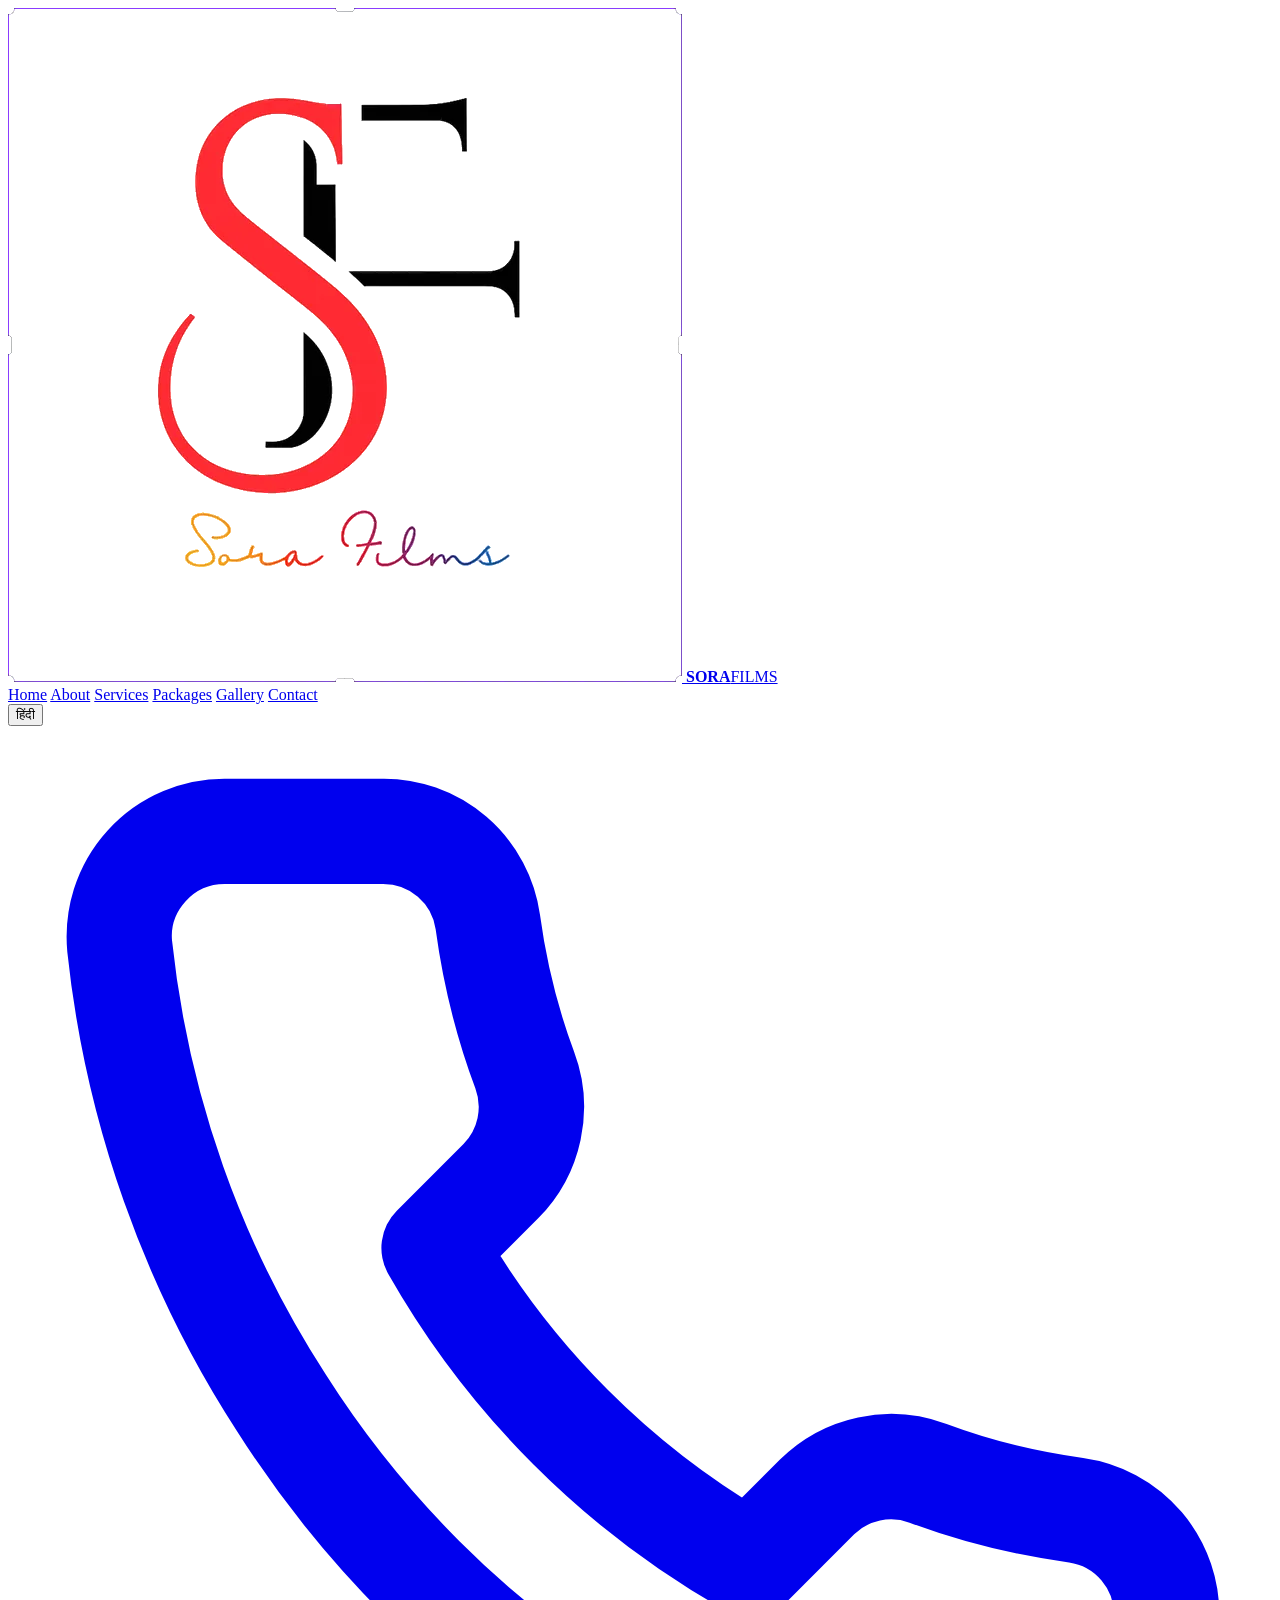
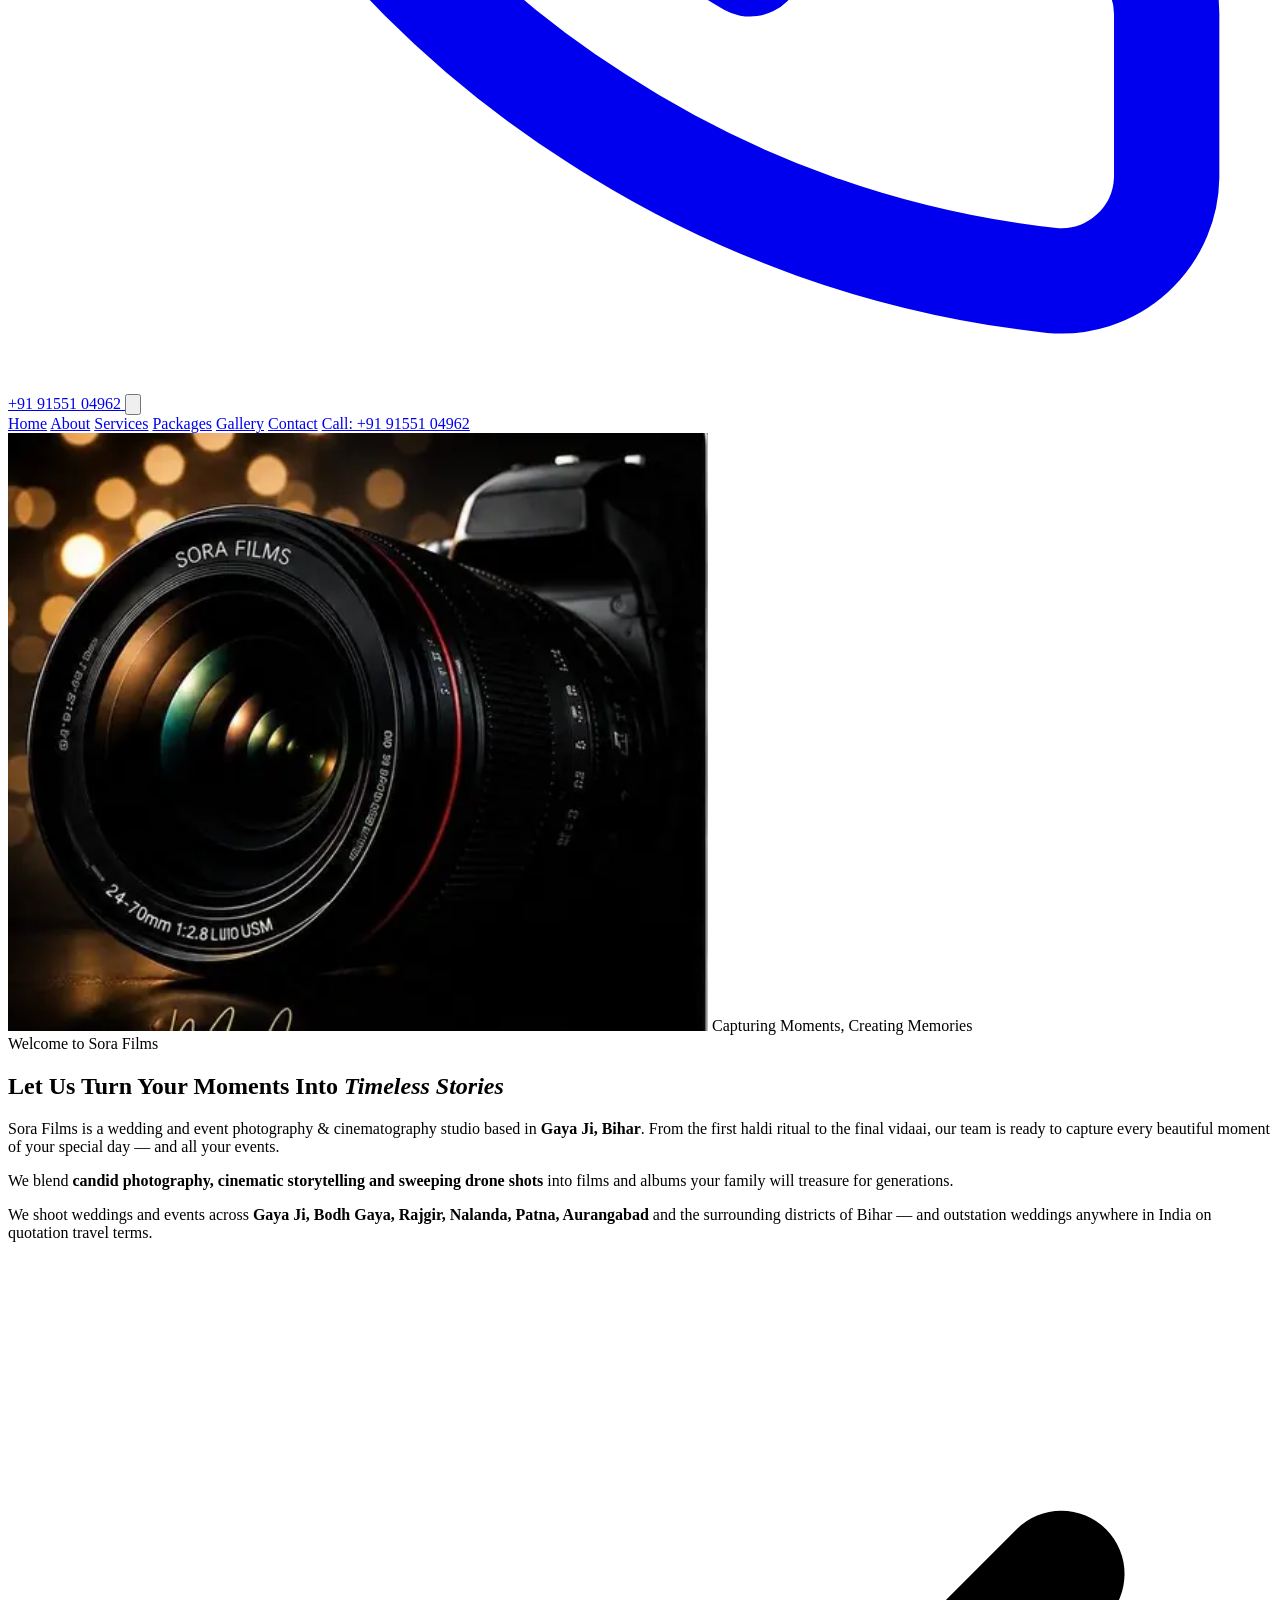
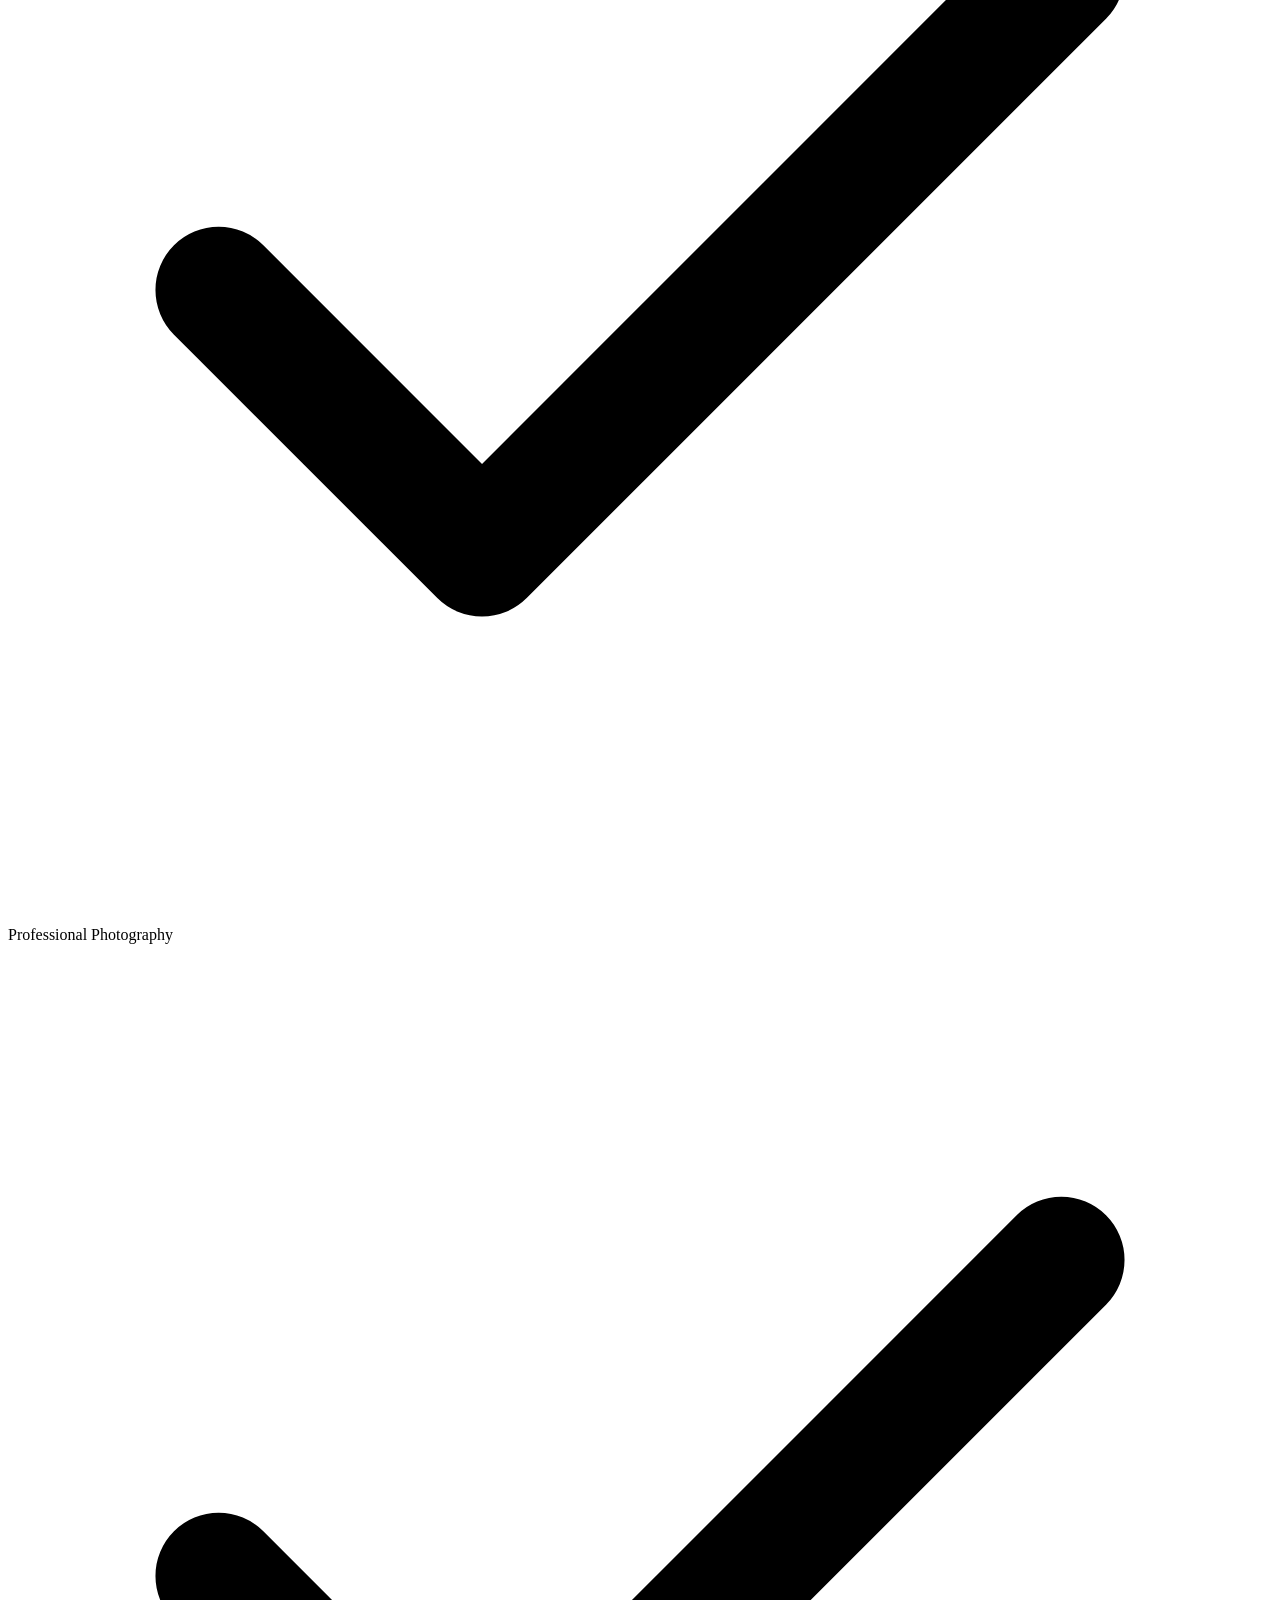
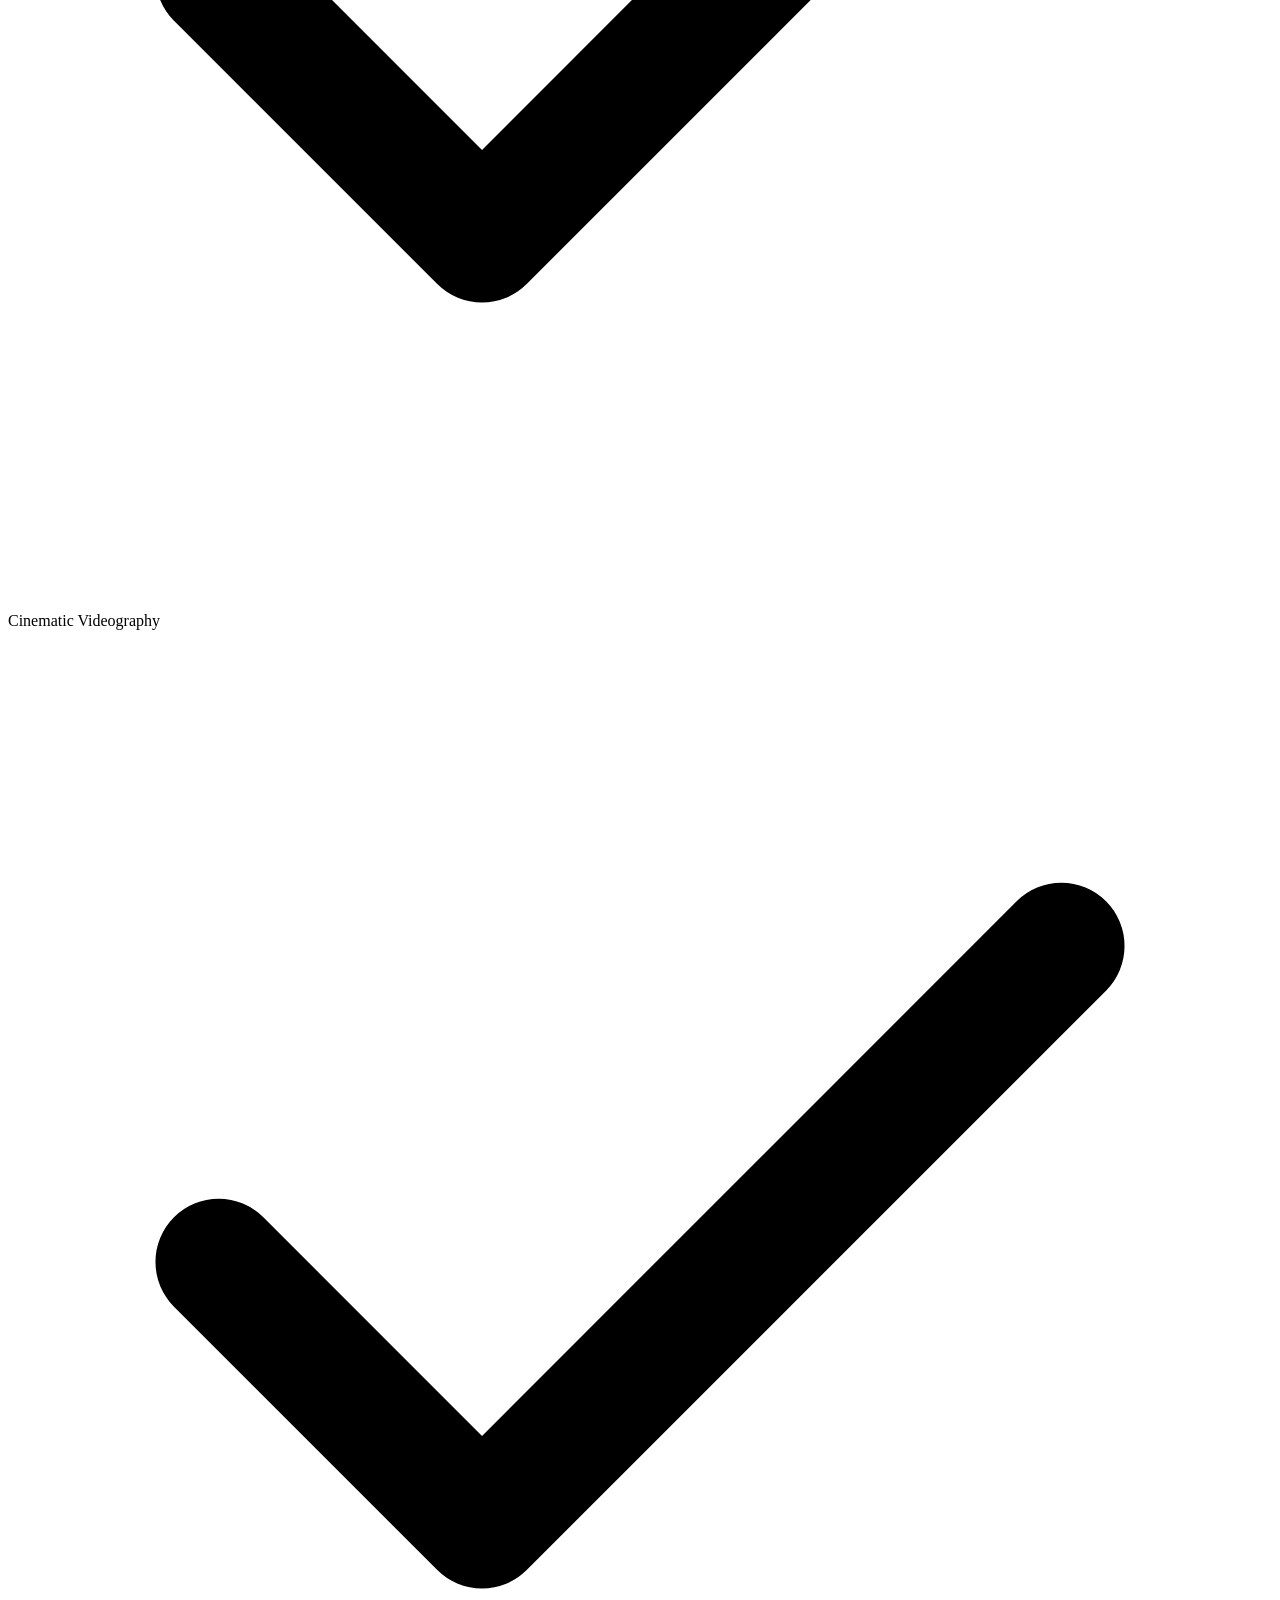
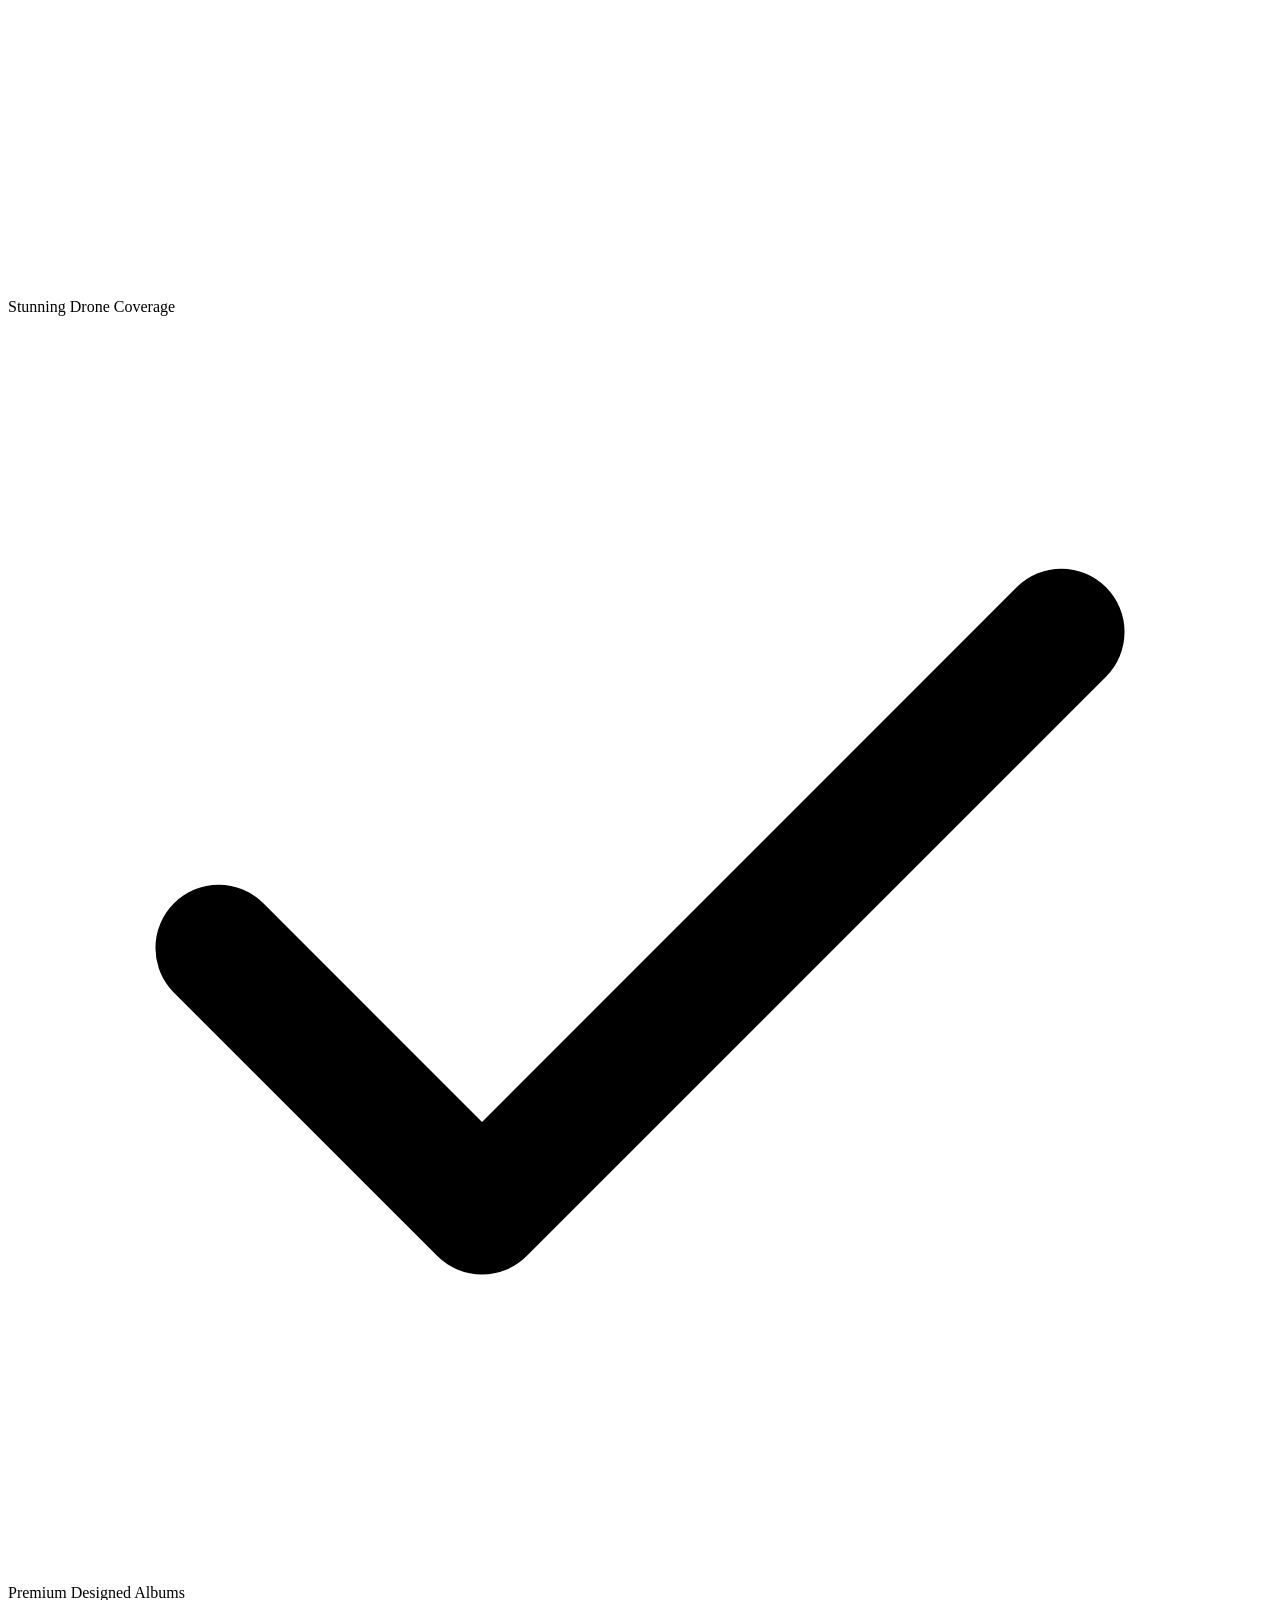
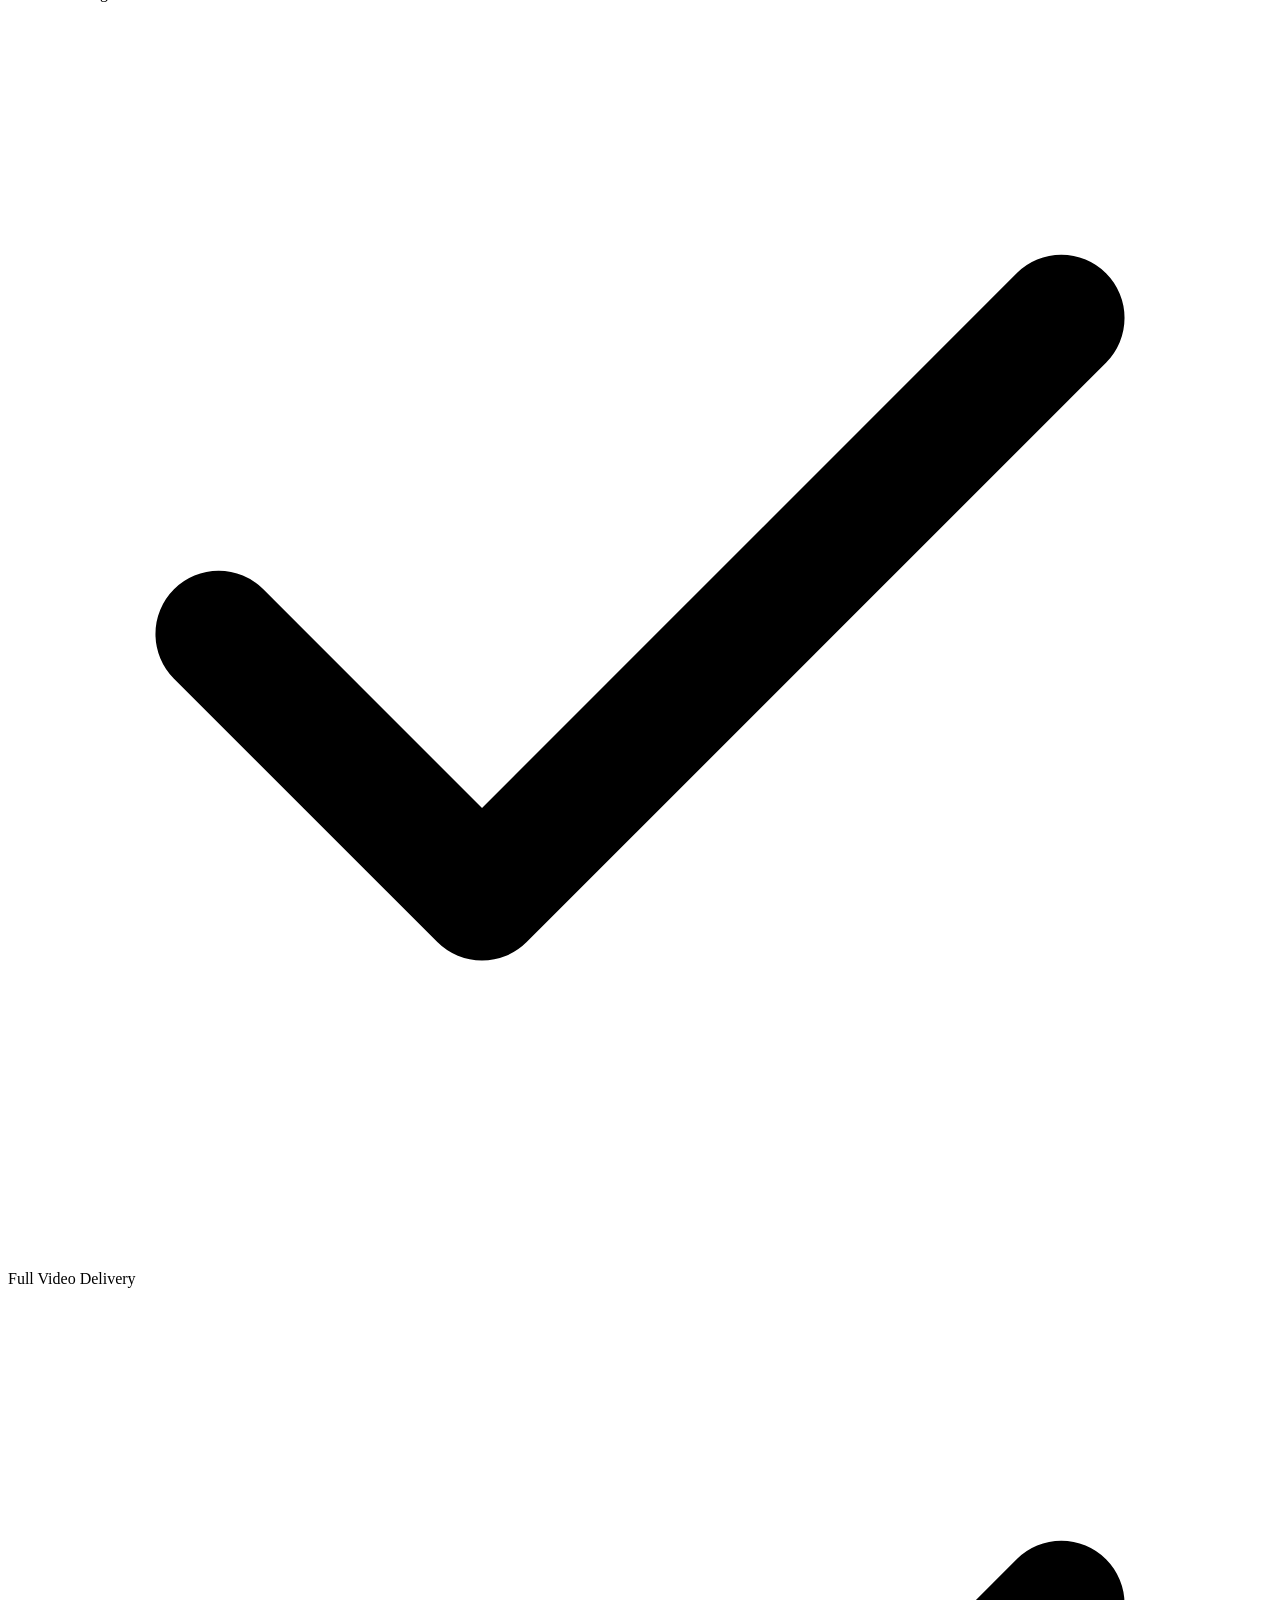
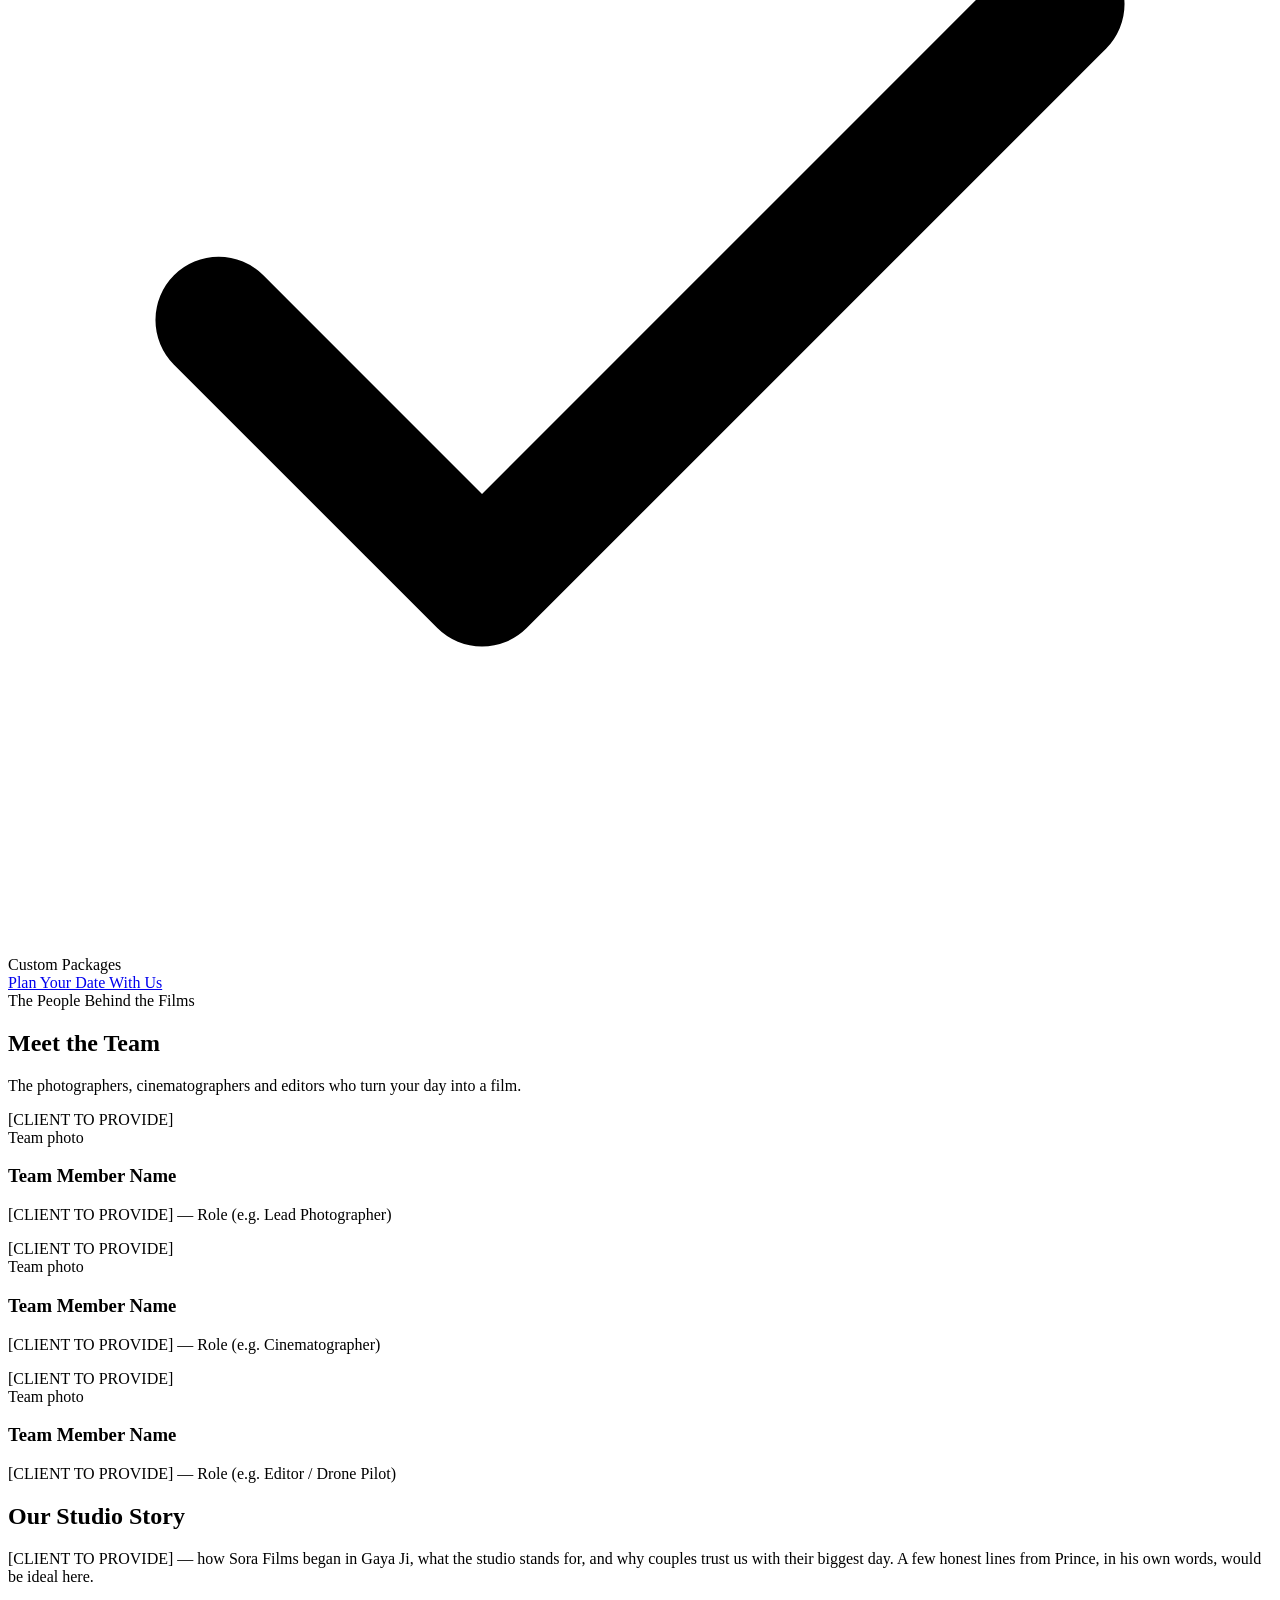
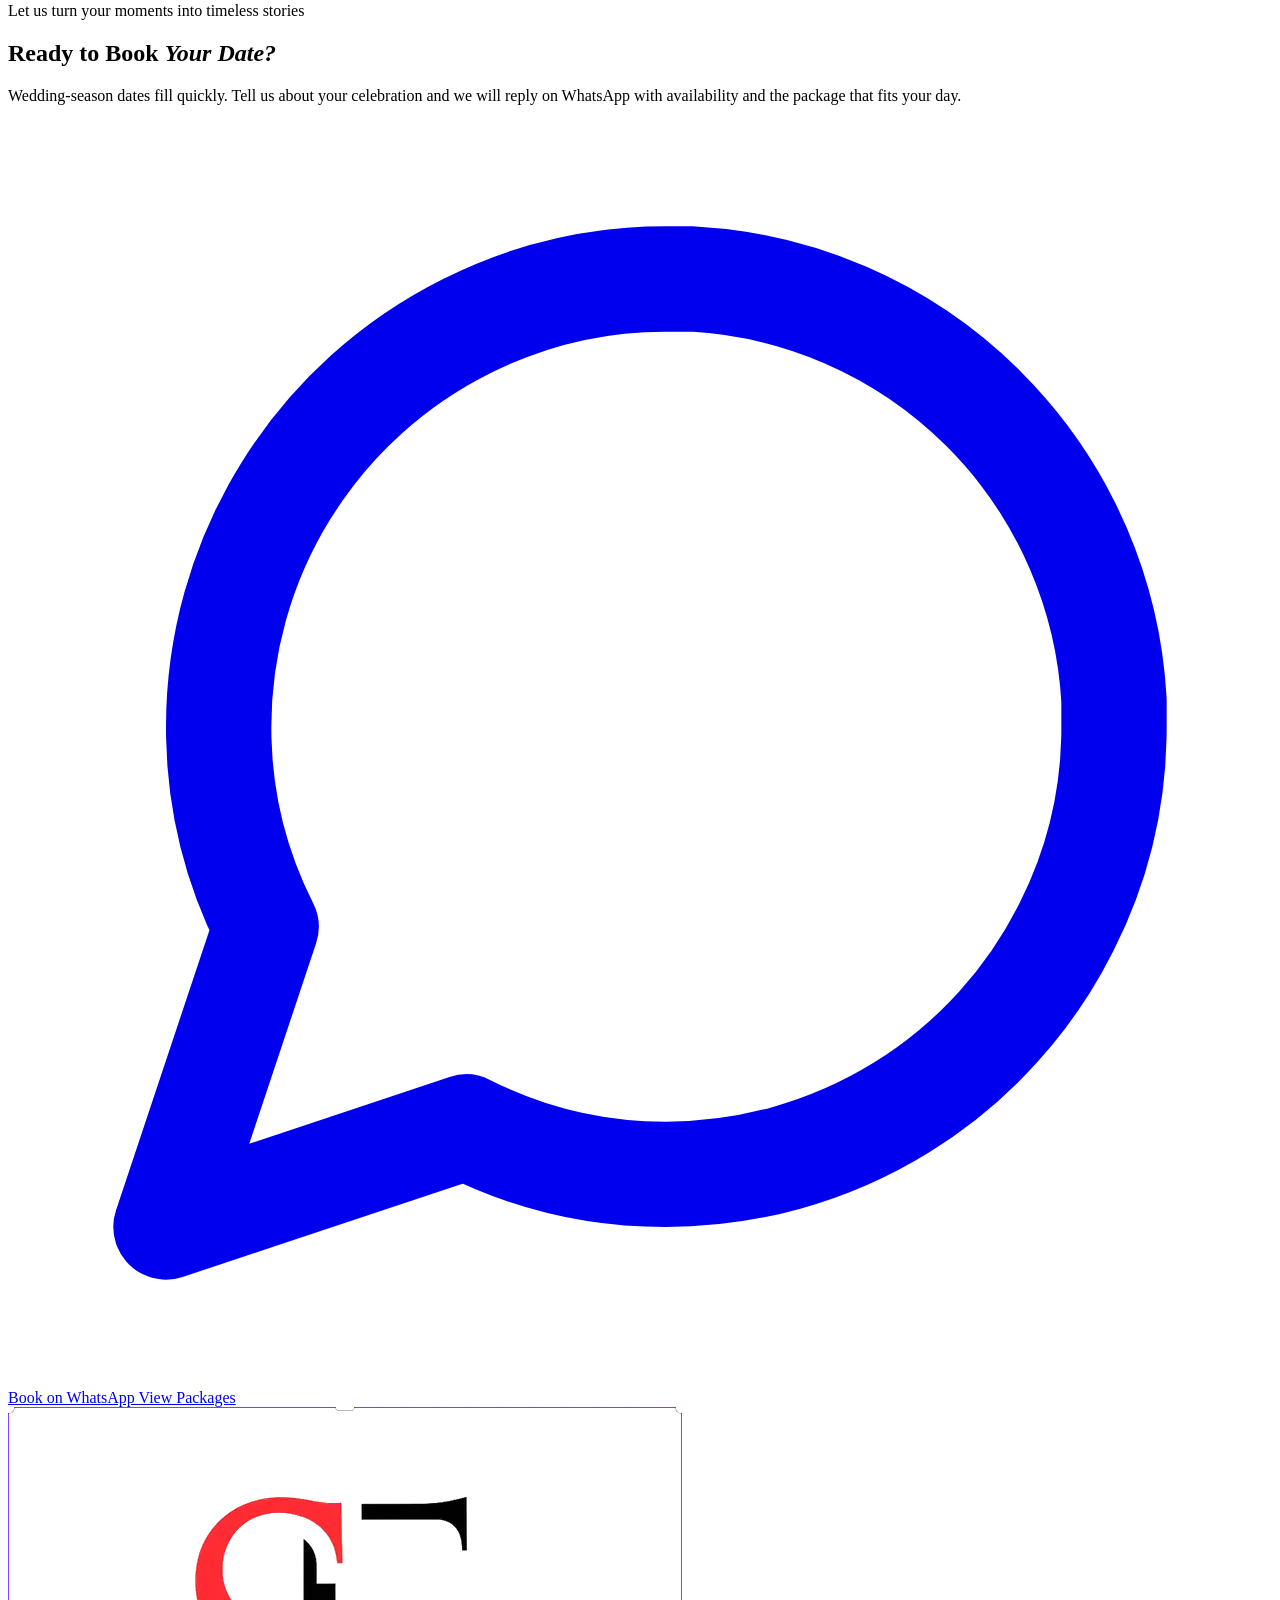
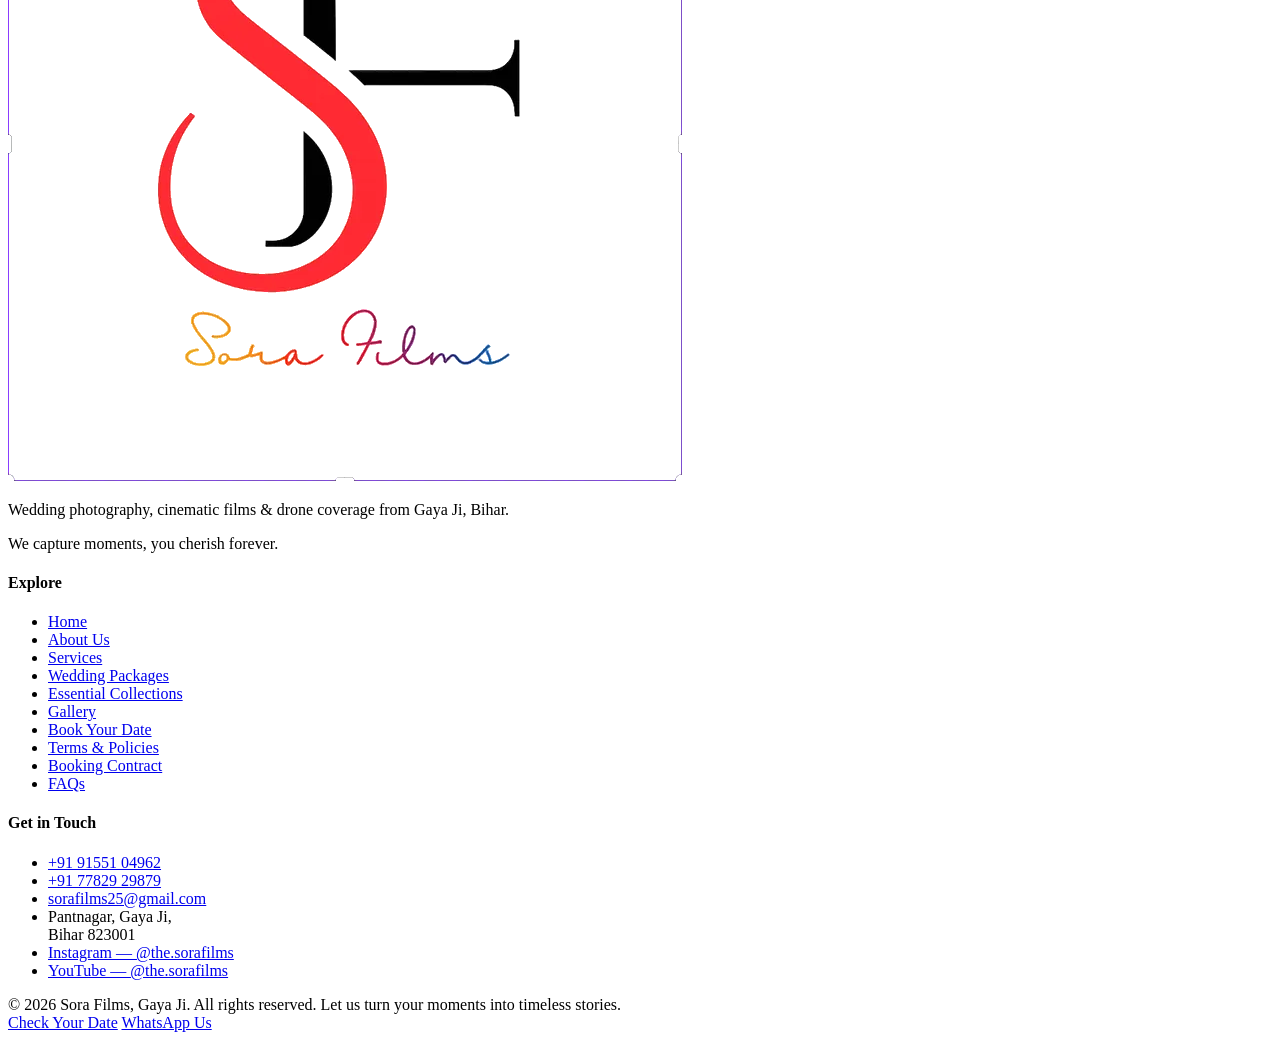
==== about/index.html @ 47f09316 "Phase 3: real pages, SEO, Hindi toggle, Real Weddings" ====
<!doctype html>
<html lang="en">
<head> <meta charset="utf-8" /> <meta name="viewport" content="width=device-width, initial-scale=1, viewport-fit=cover" /> <meta name="color-scheme" content="light" /> <meta name="description" content="About Sora Films — a wedding photography and cinematic-film studio in Gaya Ji, Bihar. Meet the studio behind the films and find out how we work." /> <meta property="og:type" content="website" /> <meta property="og:site_name" content="Sora Films" /> <meta property="og:title" content="About Us — Sora Films, Gaya Ji" /> <meta property="og:description" content="About Sora Films — a wedding photography and cinematic-film studio in Gaya Ji, Bihar." /> <meta property="og:url" content="https://mranonin.github.io/sora-films/about/" /> <meta property="og:image" content="https://mranonin.github.io/sora-films/assets/img/og-image.jpg" /> <meta property="og:image:width" content="1200" /> <meta property="og:image:height" content="630" /> <meta property="og:image:alt" content="Sora Films — bride and groom at a wedding in Gaya Ji, Bihar" /> <meta name="twitter:image" content="https://mranonin.github.io/sora-films/assets/img/og-image.jpg" /> <meta name="twitter:image:alt" content="Sora Films — bride and groom at a wedding in Gaya Ji, Bihar" /> <meta name="twitter:card" content="summary_large_image" /> <meta name="theme-color" content="#450a14" /> <link rel="canonical" href="https://mranonin.github.io/sora-films/about/" /> <link rel="icon" type="image/png" href="../assets/img/favicon.png"> <link rel="apple-touch-icon" href="../assets/img/logo-180.png"> <script>document.documentElement.className += " js";</script> <title>About Us — Sora Films, Gaya Ji</title> <link rel="preconnect" href="https://fonts.googleapis.com" /> <link rel="preconnect" href="https://fonts.gstatic.com" crossorigin /> <link href="https://fonts.googleapis.com/css2?family=Rozha+One&family=Playfair+Display:ital,wght@0,500;0,600;0,700;0,800;1,500;1,600&family=Jost:wght@300;400;500;600&family=Great+Vibes&display=swap" rel="stylesheet" /> <link rel="stylesheet" href="../assets/css/style.css" /> </head>
<body>
<header id="siteHeader">
      <div class="wrap nav">
        <a class="brand" href="../" aria-label="Sora Films — home">
          <span class="chip"><picture><source type="image/webp" srcset="../assets/img/logo.webp"><img src="../assets/img/logo.png" width="674" height="674" decoding="async" alt="Sora Films SF logo"></picture></span>
          <span class="bt"><b>SORA</b><span>FILMS</span></span>
        </a>
        <nav class="links" aria-label="Main navigation">
          <a href="../" data-i18n="nav.home">Home</a>
          <a class="active" href="../about/" data-i18n="nav.about">About</a>
          <a href="../services/" data-i18n="nav.services">Services</a>
          <a href="../packages/" data-i18n="nav.packages">Packages</a>
          <a href="../gallery/" data-i18n="nav.gallery">Gallery</a>
          <a href="../contact/" data-i18n="nav.contact">Contact</a>
        </nav>
         <button type="button" class="btn btn-ghost lang-toggle" id="langToggle" aria-label="हिंदी में देखें">हिंदी</button> <a class="btn btn-gold" href="tel:+919155104962">
          <svg viewBox="0 0 24 24" fill="none" stroke="currentColor" stroke-width="2" stroke-linecap="round" stroke-linejoin="round"><path d="M22 16.92v3a2 2 0 0 1-2.18 2 19.79 19.79 0 0 1-8.63-3.07 19.5 19.5 0 0 1-6-6A19.79 19.79 0 0 1 2.12 4.18 2 2 0 0 1 4.11 2h3a2 2 0 0 1 2 1.72c.13.96.36 1.9.7 2.81a2 2 0 0 1-.45 2.11L8.09 9.91a16 16 0 0 0 6 6l1.27-1.27a2 2 0 0 1 2.11-.45c.91.34 1.85.57 2.81.7A2 2 0 0 1 22 16.92z"/></svg>
          +91 91551 04962
        </a>
        <button class="burger" id="burger" aria-label="Open menu" aria-expanded="false">
          <svg viewBox="0 0 24 24" fill="none" stroke="currentColor" stroke-width="2" stroke-linecap="round"><line x1="3" y1="6" x2="21" y2="6"/><line x1="3" y1="12" x2="21" y2="12"/><line x1="3" y1="18" x2="21" y2="18"/></svg>
        </button>
      </div>
      <div class="wrap">
        <nav class="mobile-menu" id="mobileMenu" aria-label="Mobile navigation">
          <a href="../" data-i18n="nav.home">Home</a>
          <a class="active" href="../about/" data-i18n="nav.about">About</a>
          <a href="../services/" data-i18n="nav.services">Services</a>
          <a href="../packages/" data-i18n="nav.packages">Packages</a>
          <a href="../gallery/" data-i18n="nav.gallery">Gallery</a>
          <a href="../contact/" data-i18n="nav.contact">Contact</a>
          <a href="tel:+919155104962">Call: +91 91551 04962</a>
        </nav>
      </div>
    </header>
<main id="app">
<div class="page active" data-page="about">
    <!-- ================= ABOUT ================= -->
    <section id="about">
      <div class="wrap about-grid">
        <div class="about-photo rv">
          <picture><source type="image/webp" srcset="../assets/img/camera-lens-bokeh-480.webp 480w, ../assets/img/camera-lens-bokeh.webp 700w" sizes="(max-width: 760px) 100vw, 400px"><img src="../assets/img/camera-lens-bokeh.jpg" srcset="../assets/img/camera-lens-bokeh-480.jpg 480w, ../assets/img/camera-lens-bokeh.jpg 700w" sizes="(max-width: 760px) 100vw, 400px" width="700" height="598" loading="lazy" decoding="async" alt="The Sora Films professional camera lens against golden bokeh lights"></picture>
          <span class="tag">Capturing Moments, Creating Memories</span>
        </div>
        <div class="about-copy rv" style="--d:.12s">
          <span class="script">Welcome to Sora Films</span>
          <h1>Let Us Turn Your Moments Into <em>Timeless Stories</em></h1>
          <p>Sora Films is a wedding and event photography &amp; cinematography studio based in <b>Gaya Ji, Bihar</b>. From the first haldi ritual to the final vidaai, our team is ready to capture every beautiful moment of your special day — and all your events.</p>
          <p>We blend <b>candid photography, cinematic storytelling and sweeping drone shots</b> into films and albums your family will treasure for generations.</p> <p>We shoot weddings and events across <b>Gaya Ji, Bodh Gaya, Rajgir, Nalanda, Patna, Aurangabad</b> and the surrounding districts of Bihar — and outstation weddings anywhere in India on quotation travel terms.</p>
          <div class="about-points">
            <div><svg viewBox="0 0 24 24" fill="none" stroke="currentColor" stroke-width="2.4" stroke-linecap="round" stroke-linejoin="round"><polyline points="20 6 9 17 4 12"/></svg>Professional Photography</div>
            <div><svg viewBox="0 0 24 24" fill="none" stroke="currentColor" stroke-width="2.4" stroke-linecap="round" stroke-linejoin="round"><polyline points="20 6 9 17 4 12"/></svg>Cinematic Videography</div>
            <div><svg viewBox="0 0 24 24" fill="none" stroke="currentColor" stroke-width="2.4" stroke-linecap="round" stroke-linejoin="round"><polyline points="20 6 9 17 4 12"/></svg>Stunning Drone Coverage</div>
            <div><svg viewBox="0 0 24 24" fill="none" stroke="currentColor" stroke-width="2.4" stroke-linecap="round" stroke-linejoin="round"><polyline points="20 6 9 17 4 12"/></svg>Premium Designed Albums</div>
            <div><svg viewBox="0 0 24 24" fill="none" stroke="currentColor" stroke-width="2.4" stroke-linecap="round" stroke-linejoin="round"><polyline points="20 6 9 17 4 12"/></svg>Full Video Delivery</div>
            <div><svg viewBox="0 0 24 24" fill="none" stroke="currentColor" stroke-width="2.4" stroke-linecap="round" stroke-linejoin="round"><polyline points="20 6 9 17 4 12"/></svg>Custom Packages</div>
          </div>
          <a class="btn btn-maroon" href="../contact/">Plan Your Date With Us</a>
        </div>
      </div>
    </section>

    <!-- ================= ABOUT : TEAM & STUDIO (Phase 3.21) ================= -->
<section class="section-pad" id="team"> <div class="wrap"> <div class="sec-head rv"> <div class="kicker">The People Behind the Films</div> <h2>Meet the Team</h2> <div class="orn"><i></i><i></i><i></i></div> <p>The photographers, cinematographers and editors who turn your day into a film.</p> </div>
<!-- [CLIENT TO PROVIDE] Team: replace these placeholder slots with real team members (photo, name, role). -->
<div class="team-grid">
  <article class="team-card rv"> <div class="real-photo">[CLIENT TO PROVIDE]<br />Team photo</div> <h3>Team Member Name</h3> <p class="real-meta">[CLIENT TO PROVIDE] — Role (e.g. Lead Photographer)</p> </article>
  <article class="team-card rv"> <div class="real-photo">[CLIENT TO PROVIDE]<br />Team photo</div> <h3>Team Member Name</h3> <p class="real-meta">[CLIENT TO PROVIDE] — Role (e.g. Cinematographer)</p> </article>
  <article class="team-card rv"> <div class="real-photo">[CLIENT TO PROVIDE]<br />Team photo</div> <h3>Team Member Name</h3> <p class="real-meta">[CLIENT TO PROVIDE] — Role (e.g. Editor / Drone Pilot)</p> </article>
</div>
<div class="studio-story rv"> <h2>Our Studio Story</h2> <p>[CLIENT TO PROVIDE] — how Sora Films began in Gaya Ji, what the studio stands for, and why couples trust us with their biggest day. A few honest lines from Prince, in his own words, would be ideal here.</p> </div>
</div> </section>
<!-- ================= ABOUT : CTA ================= -->
    <section class="cta-band">
      <div class="wrap rv">
        <span class="script">Let us turn your moments into timeless stories</span>
        <h2>Ready to Book <em>Your Date?</em></h2>
        <p>Wedding-season dates fill quickly. Tell us about your celebration and we will reply on WhatsApp with availability and the package that fits your day.</p>
        <div class="hero-ctas">
          <a class="btn btn-gold" href="https://wa.me/919155104962?text=Hello%20Sora%20Films!%20I%20want%20to%20enquire%20about%20booking%20for%20my%20event." target="_blank" rel="noopener">
            <svg viewBox="0 0 24 24" fill="none" stroke="currentColor" stroke-width="2" stroke-linecap="round" stroke-linejoin="round"><path d="M21 11.5a8.38 8.38 0 0 1-.9 3.8 8.5 8.5 0 0 1-7.6 4.7 8.38 8.38 0 0 1-3.8-.9L3 21l1.9-5.7a8.38 8.38 0 0 1-.9-3.8 8.5 8.5 0 0 1 4.7-7.6 8.38 8.38 0 0 1 3.8-.9h.5a8.48 8.48 0 0 1 8 8v.5z"/></svg>
            Book on WhatsApp
          </a>
          <a class="btn btn-gold" href="../packages/" data-i18n="hero.cta_pkg">View Packages</a>
        </div>
      </div>
    </section>

    </div>
</main>
<footer>
      <div class="wrap">
        <div class="foot-grid">
          <div>
            <span class="chip"><picture><source type="image/webp" srcset="../assets/img/logo.webp"><img src="../assets/img/logo.png" width="674" height="674" loading="lazy" decoding="async" alt="Sora Films SF logo"></picture></span>
            <p>Wedding photography, cinematic films &amp; drone coverage from Gaya Ji, Bihar.</p>
            <p class="script" style="margin-top:14px">We capture moments, you cherish forever.</p>
          </div>
          <div>
            <h4 data-i18n="foot.explore">Explore</h4>
            <ul class="foot-links">
              <li><a href="../" data-i18n="nav.home">Home</a></li>
              <li><a href="../about/">About Us</a></li>
              <li><a href="../services/" data-i18n="nav.services">Services</a></li>
              <li><a href="../packages/" data-i18n="sec.packages">Wedding Packages</a></li>
              <li><a href="../packages/#essential">Essential Collections</a></li>
              <li><a href="../gallery/" data-i18n="nav.gallery">Gallery</a></li>
              <li><a href="../contact/">Book Your Date</a></li>
              <li><a href="../terms/">Terms &amp; Policies</a></li>
              <li><a href="../contract.html">Booking Contract</a></li>
              <li><a href="../faq/">FAQs</a></li>
            </ul>
          </div>
          <div>
            <h4 data-i18n="foot.contact">Get in Touch</h4>
            <ul class="foot-links">
              <li><a href="tel:+919155104962">+91 91551 04962</a></li>
              <li><a href="tel:+917782929879">+91 77829 29879</a></li>
              <li><a href="mailto:sorafilms25@gmail.com">sorafilms25@gmail.com</a></li>
              <li>Pantnagar, Gaya Ji,<br />Bihar 823001</li>
              <li><a href="https://www.instagram.com/the.sorafilms" target="_blank" rel="noopener">Instagram — @the.sorafilms</a></li>
              <li><a href="https://www.youtube.com/@the.sorafilms" target="_blank" rel="noopener">YouTube — @the.sorafilms</a></li>
            </ul>
          </div>
        </div>
        <div class="foot-bar">
          <span>© <span id="year">2026</span> Sora Films, Gaya Ji. All rights reserved.</span>
          <span>Let us turn your moments into timeless stories.</span>
        </div>
      </div>
    </footer>
<nav class="mobile-quick-actions" aria-label="Quick contact actions"> <a class="quick-date" href="../" id="quickDateLink">Check Your Date</a> <a class="quick-whatsapp" href="https://wa.me/919155104962" target="_blank" rel="noopener noreferrer" aria-label="Contact Sora Films on WhatsApp">WhatsApp Us</a> </nav>

<script src="../assets/js/main.js"></script>
</body>
</html>
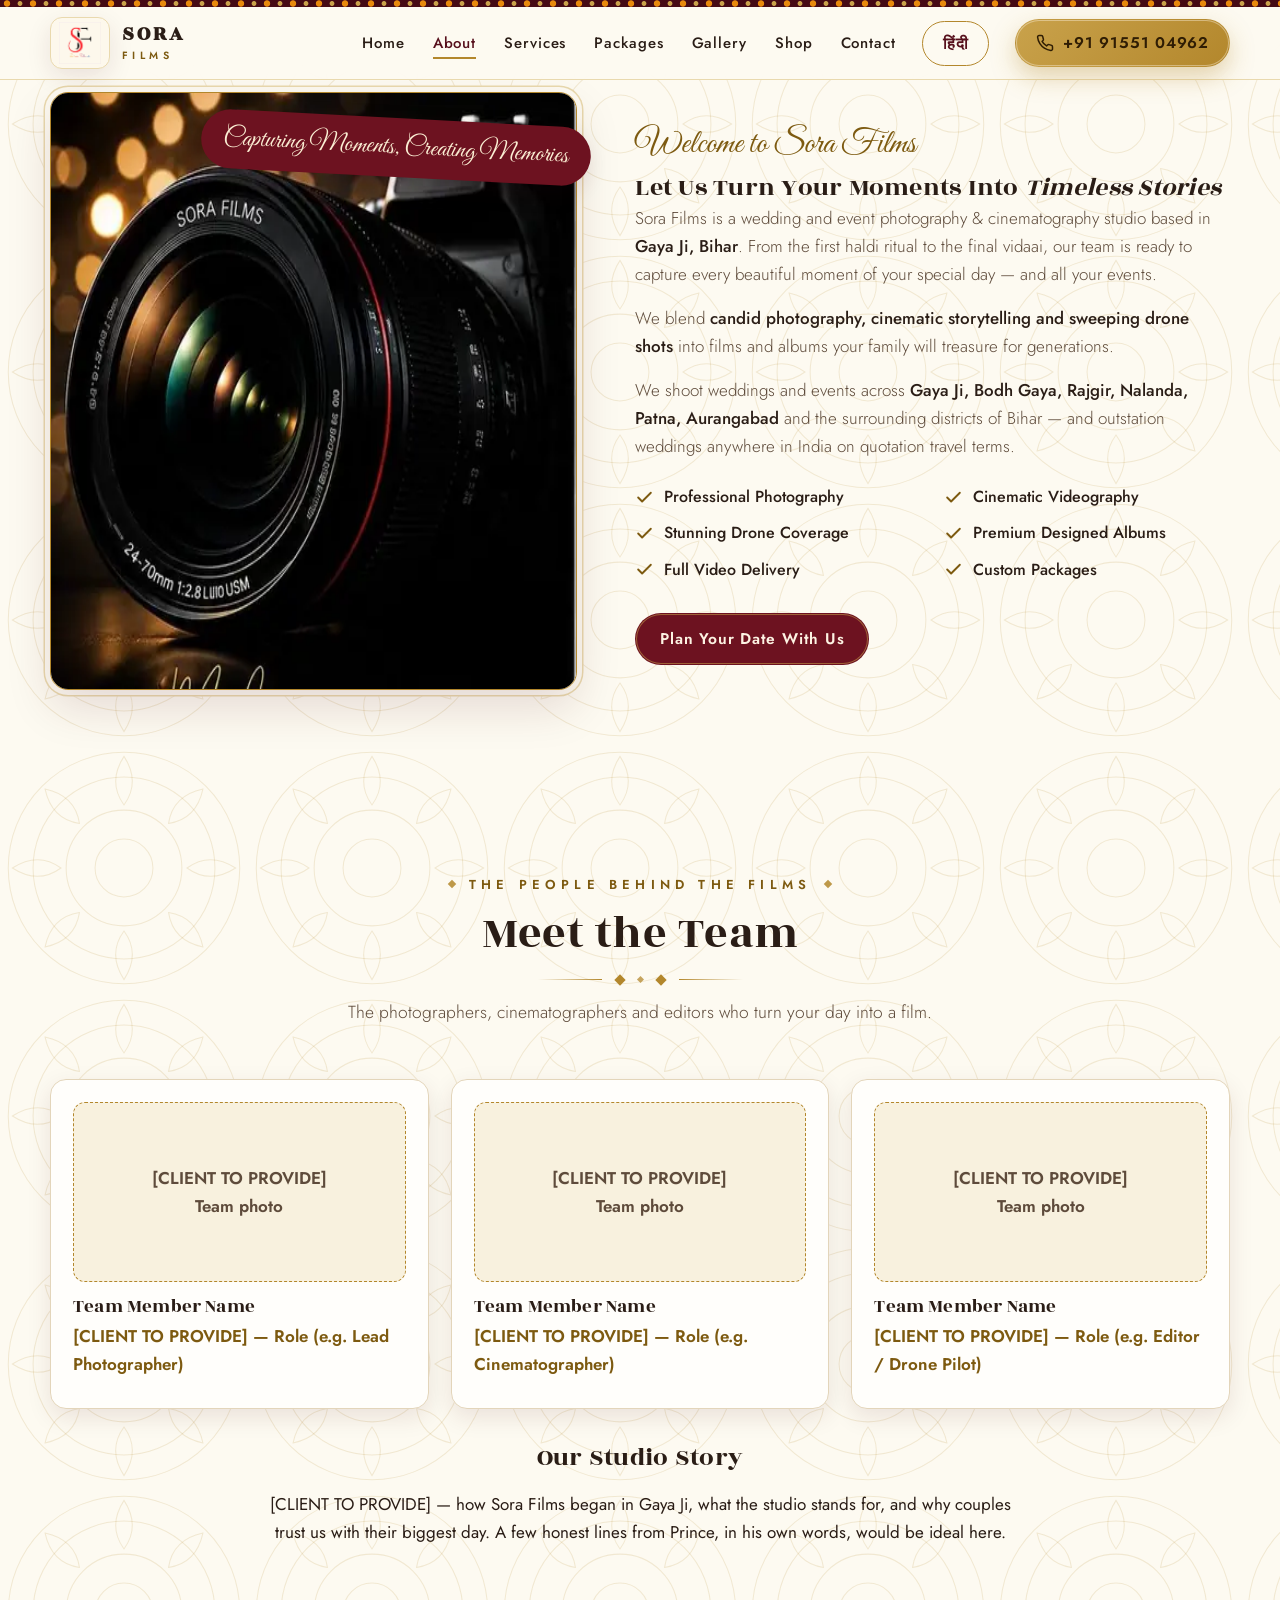
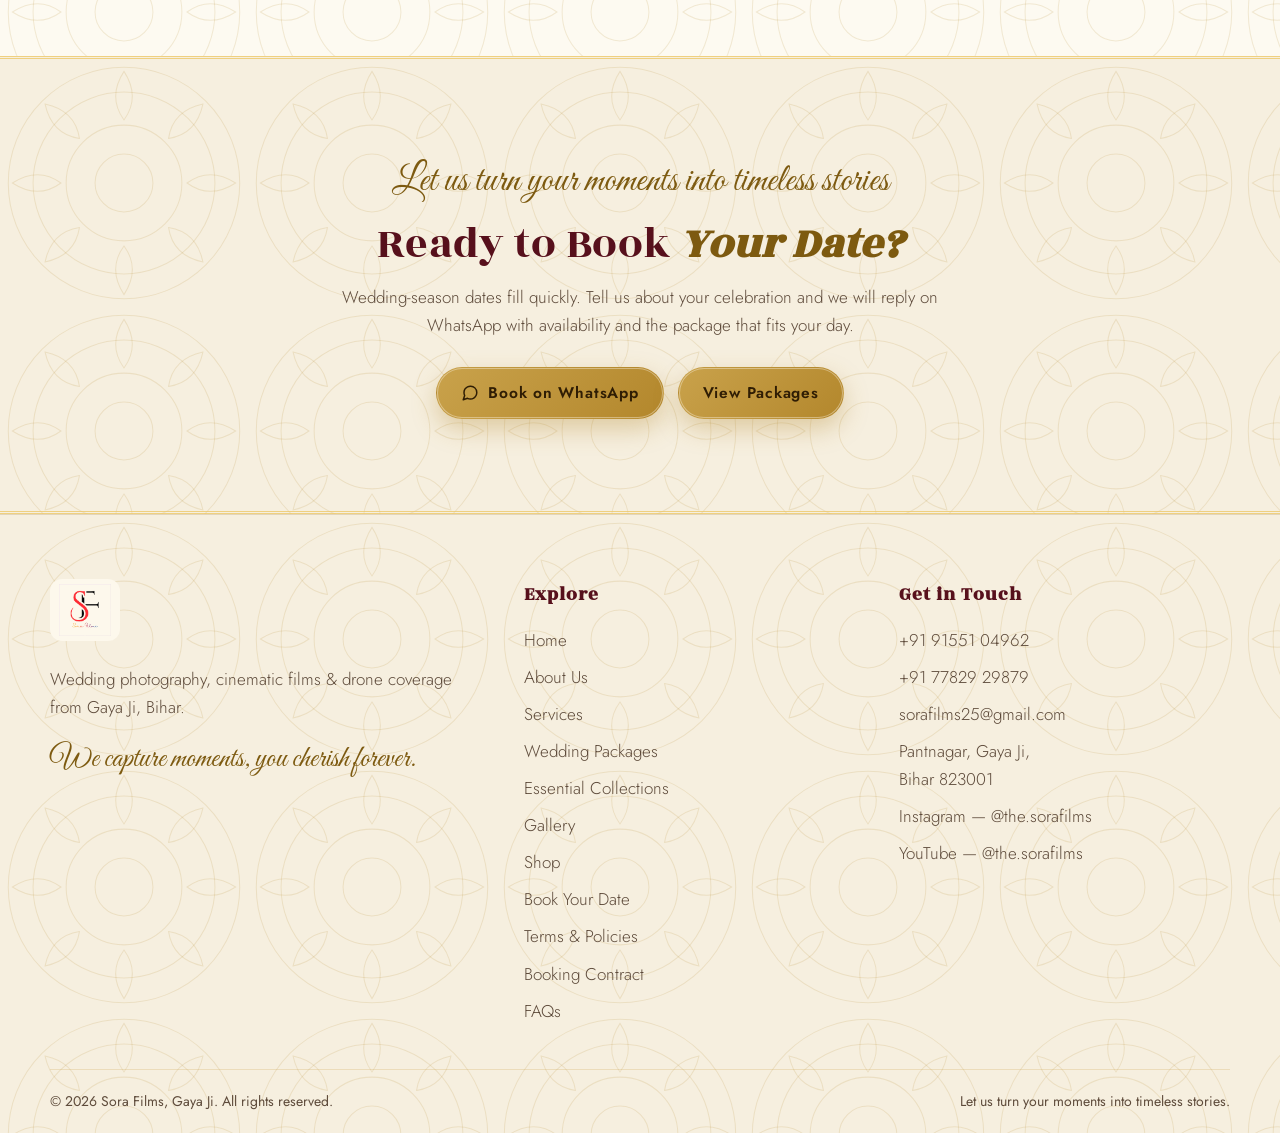
==== commit fac90296: "Add Shop link to nav and footer" ====
--- a/about/index.html
+++ b/about/index.html
@@ -14,6 +14,7 @@
           <a href="../services/" data-i18n="nav.services">Services</a>
           <a href="../packages/" data-i18n="nav.packages">Packages</a>
           <a href="../gallery/" data-i18n="nav.gallery">Gallery</a>
+          <a href="../shop/" data-i18n="nav.shop">Shop</a>
           <a href="../contact/" data-i18n="nav.contact">Contact</a>
         </nav>
          <button type="button" class="btn btn-ghost lang-toggle" id="langToggle" aria-label="हिंदी में देखें">हिंदी</button> <a class="btn btn-gold" href="tel:+919155104962">
@@ -31,6 +32,7 @@
           <a href="../services/" data-i18n="nav.services">Services</a>
           <a href="../packages/" data-i18n="nav.packages">Packages</a>
           <a href="../gallery/" data-i18n="nav.gallery">Gallery</a>
+          <a href="../shop/" data-i18n="nav.shop">Shop</a>
           <a href="../contact/" data-i18n="nav.contact">Contact</a>
           <a href="tel:+919155104962">Call: +91 91551 04962</a>
         </nav>
@@ -108,6 +110,7 @@
               <li><a href="../packages/" data-i18n="sec.packages">Wedding Packages</a></li>
               <li><a href="../packages/#essential">Essential Collections</a></li>
               <li><a href="../gallery/" data-i18n="nav.gallery">Gallery</a></li>
+              <li><a href="../shop/" data-i18n="nav.shop">Shop</a></li>
               <li><a href="../contact/">Book Your Date</a></li>
               <li><a href="../terms/">Terms &amp; Policies</a></li>
               <li><a href="../contract.html">Booking Contract</a></li>
--- a/assets/css/style.css
+++ b/assets/css/style.css
@@ -0,0 +1,1001 @@
+/* Sora Films — shared stylesheet (extracted from the single-file site, Phase 3). */
+:root{
+        --bg:#fdfaf1;
+        --bg-soft:#f6efdf;
+        --surface:#fffefb;
+        --surface-2:#f8f1de;
+        --ink:#2a1d16;
+        --ink-soft:#5e4b3b;
+        --maroon:#6d1220;
+        --maroon-deep:#450a14;
+        --maroon-ink:#57101c;
+        --maroon-fixed:#6d1220;
+        --maroon-deep-fixed:#450a14;
+        --maroon-text:#6d1220;
+        --gold:#b3872c;
+        --gold-bright:#c9a24b;
+        --gold-soft:#e9d9ae;
+        --gold-text:#7d5a10;
+        --on-dark-gold:#f6e3ae;
+        --on-dark-gold-bright:#eec96a;
+        --line:#e3d5ba;
+        --dark:#17100d;
+        --dark-2:#211712;
+        --cream:#f7efdd;
+        --cream-soft:#d9c9a8;
+        --wa:#1faa55;
+        --wa-deep:#128c46;
+        --shadow:0 18px 45px rgba(69,10,20,.13);
+        --shadow-sm:0 8px 24px rgba(69,10,20,.10);
+        --ease:cubic-bezier(.22,1,.36,1);
+        --head-bg:rgba(253,250,241,.92);
+        --marigold:#e8890c;
+        --pattern:url("data:image/svg+xml,%3Csvg xmlns='http://www.w3.org/2000/svg' width='240' height='240' viewBox='0 0 240 240' fill='none' stroke='%23b3872c' stroke-opacity='0.16'%3E%3Ccircle cx='120' cy='120' r='112'/%3E%3Ccircle cx='120' cy='120' r='88'/%3E%3Ccircle cx='120' cy='120' r='56'/%3E%3Ccircle cx='120' cy='120' r='28'/%3E%3Cpath d='M120 12c11 17 11 32 0 47-11-15-11-30 0-47z'/%3E%3Cpath d='M120 12c11 17 11 32 0 47-11-15-11-30 0-47z' transform='rotate(45 120 120)'/%3E%3Cpath d='M120 12c11 17 11 32 0 47-11-15-11-30 0-47z' transform='rotate(90 120 120)'/%3E%3Cpath d='M120 12c11 17 11 32 0 47-11-15-11-30 0-47z' transform='rotate(135 120 120)'/%3E%3Cpath d='M120 12c11 17 11 32 0 47-11-15-11-30 0-47z' transform='rotate(180 120 120)'/%3E%3Cpath d='M120 12c11 17 11 32 0 47-11-15-11-30 0-47z' transform='rotate(225 120 120)'/%3E%3Cpath d='M120 12c11 17 11 32 0 47-11-15-11-30 0-47z' transform='rotate(270 120 120)'/%3E%3Cpath d='M120 12c11 17 11 32 0 47-11-15-11-30 0-47z' transform='rotate(315 120 120)'/%3E%3C/svg%3E");
+        --pattern-dark:url("data:image/svg+xml,%3Csvg xmlns='http://www.w3.org/2000/svg' width='240' height='240' viewBox='0 0 240 240' fill='none' stroke='%23e3c078' stroke-opacity='0.14'%3E%3Ccircle cx='120' cy='120' r='112'/%3E%3Ccircle cx='120' cy='120' r='88'/%3E%3Ccircle cx='120' cy='120' r='56'/%3E%3Ccircle cx='120' cy='120' r='28'/%3E%3Cpath d='M120 12c11 17 11 32 0 47-11-15-11-30 0-47z'/%3E%3Cpath d='M120 12c11 17 11 32 0 47-11-15-11-30 0-47z' transform='rotate(45 120 120)'/%3E%3Cpath d='M120 12c11 17 11 32 0 47-11-15-11-30 0-47z' transform='rotate(90 120 120)'/%3E%3Cpath d='M120 12c11 17 11 32 0 47-11-15-11-30 0-47z' transform='rotate(135 120 120)'/%3E%3Cpath d='M120 12c11 17 11 32 0 47-11-15-11-30 0-47z' transform='rotate(180 120 120)'/%3E%3Cpath d='M120 12c11 17 11 32 0 47-11-15-11-30 0-47z' transform='rotate(225 120 120)'/%3E%3Cpath d='M120 12c11 17 11 32 0 47-11-15-11-30 0-47z' transform='rotate(270 120 120)'/%3E%3Cpath d='M120 12c11 17 11 32 0 47-11-15-11-30 0-47z' transform='rotate(315 120 120)'/%3E%3C/svg%3E");
+        color-scheme:light;
+      }
+      @media (prefers-color-scheme: dark){
+        :root{
+          --bg:#16100d;
+          --bg-soft:#1d1511;
+          --surface:#211812;
+          --surface-2:#291d15;
+          --ink:#f3e9d7;
+          --ink-soft:#c4b096;
+          --maroon:#a52a3c;
+          --maroon-deep:#2a0d12;
+          --maroon-ink:#e8b7a0;
+          --maroon-text:#f0a48f;
+          --gold:#d3ab55;
+          --gold-bright:#e3c078;
+          --gold-soft:#7a602c;
+          --gold-text:#eec96a;
+          --line:#3d2d1e;
+          --shadow:0 18px 45px rgba(0,0,0,.5);
+          --shadow-sm:0 8px 24px rgba(0,0,0,.4);
+          --head-bg:rgba(22,16,13,.88);
+          --pattern:url("data:image/svg+xml,%3Csvg xmlns='http://www.w3.org/2000/svg' width='240' height='240' viewBox='0 0 240 240' fill='none' stroke='%23e3c078' stroke-opacity='0.16'%3E%3Ccircle cx='120' cy='120' r='112'/%3E%3Ccircle cx='120' cy='120' r='88'/%3E%3Ccircle cx='120' cy='120' r='56'/%3E%3Ccircle cx='120' cy='120' r='28'/%3E%3Cpath d='M120 12c11 17 11 32 0 47-11-15-11-30 0-47z'/%3E%3Cpath d='M120 12c11 17 11 32 0 47-11-15-11-30 0-47z' transform='rotate(45 120 120)'/%3E%3Cpath d='M120 12c11 17 11 32 0 47-11-15-11-30 0-47z' transform='rotate(90 120 120)'/%3E%3Cpath d='M120 12c11 17 11 32 0 47-11-15-11-30 0-47z' transform='rotate(135 120 120)'/%3E%3Cpath d='M120 12c11 17 11 32 0 47-11-15-11-30 0-47z' transform='rotate(180 120 120)'/%3E%3Cpath d='M120 12c11 17 11 32 0 47-11-15-11-30 0-47z' transform='rotate(225 120 120)'/%3E%3Cpath d='M120 12c11 17 11 32 0 47-11-15-11-30 0-47z' transform='rotate(270 120 120)'/%3E%3Cpath d='M120 12c11 17 11 32 0 47-11-15-11-30 0-47z' transform='rotate(315 120 120)'/%3E%3C/svg%3E");
+          color-scheme:dark;
+        }
+      }
+      *{box-sizing:border-box}
+      html{scroll-behavior:smooth}
+      body{
+        margin:0;background-color:var(--bg);background-image:var(--pattern);background-size:248px;color:var(--ink);
+        font-family:"Jost",system-ui,sans-serif;font-weight:400;font-size:17px;line-height:1.65;
+        -webkit-font-smoothing:antialiased;overflow-x:hidden;
+      }
+      img{max-width:100%;display:block}
+      a{color:inherit}
+      h1,h2,h3{font-family:"Rozha One","Playfair Display",Georgia,serif;line-height:1.18;margin:0;font-weight:400;letter-spacing:.01em}
+      .wrap{width:min(1180px,100% - 40px);margin-inline:auto}
+      .script{font-family:"Great Vibes",cursive;font-weight:400}
+
+      /* ---------- ornament divider ---------- */
+      .orn{display:flex;align-items:center;gap:14px;justify-content:center}
+      .orn::before,.orn::after{content:"";height:1px;width:64px;background:linear-gradient(90deg,transparent,var(--gold));display:block}
+      .orn::after{background:linear-gradient(90deg,var(--gold),transparent)}
+      .orn i{width:8px;height:8px;background:var(--gold);transform:rotate(45deg);display:block;flex:none}
+      .orn i:nth-child(2){width:5px;height:5px;opacity:.75}
+
+      /* ---------- header ---------- */
+      header{
+        position:fixed;inset:0 0 auto 0;z-index:60;background:var(--head-bg);
+        backdrop-filter:blur(14px);-webkit-backdrop-filter:blur(14px);
+        border-bottom:1px solid var(--gold-soft);transition:border-color .3s,box-shadow .3s;
+      }
+      header::before{
+        content:"";display:block;height:7px;background-color:var(--maroon-deep);
+        background-image:
+          radial-gradient(circle at 7px 50%,var(--marigold) 2.8px,transparent 3.6px),
+          radial-gradient(circle at 20px 50%,var(--gold-bright) 2px,transparent 2.8px);
+        background-size:26px 100%;background-repeat:repeat-x;
+      }
+      header.scrolled{border-bottom-color:var(--line);box-shadow:0 6px 30px rgba(40,10,5,.08)}
+      .nav{display:flex;align-items:center;gap:26px;padding:10px 0}
+      .brand{display:flex;align-items:center;gap:12px;text-decoration:none;flex:none}
+      .brand .chip{background:#fdf8ec;border:1px solid var(--gold-soft);border-radius:12px;padding:4px 8px;line-height:0;box-shadow:var(--shadow-sm)}
+      .brand .chip img{height:42px;width:auto}
+      .brand .bt{line-height:1.05}
+      .brand .bt b{font-family:"Rozha One","Playfair Display",serif;font-size:21px;letter-spacing:.14em;display:block}
+      .brand .bt span{font-size:10.5px;letter-spacing:.42em;color:var(--gold-text);font-weight:600}
+      .links{display:flex;gap:28px;margin-left:auto;align-items:center}
+      .links a{text-decoration:none;font-size:15px;letter-spacing:.06em;font-weight:500;color:var(--ink);position:relative;padding:4px 0}
+      .links a::after{content:"";position:absolute;left:0;bottom:0;height:2px;width:0;background:var(--gold);transition:width .3s}
+      .links a:hover::after{width:100%}
+      .btn{
+        display:inline-flex;align-items:center;gap:9px;text-decoration:none;cursor:pointer;
+        font-family:"Jost",sans-serif;font-weight:600;letter-spacing:.05em;font-size:15.5px;
+        padding:12px 24px;border-radius:999px;border:1px solid transparent;transition:transform .35s var(--ease),box-shadow .35s var(--ease),background .35s var(--ease);
+      }
+      .btn svg{width:18px;height:18px;flex:none}
+      .btn-gold{background:linear-gradient(135deg,var(--gold-bright),var(--gold));color:#2f1d04;box-shadow:inset 0 0 0 1px rgba(255,248,234,.4),0 10px 24px rgba(179,135,44,.35)}
+      .btn-gold:hover{transform:translateY(-2px);box-shadow:0 14px 30px rgba(179,135,44,.45)}
+      .btn-maroon{background:var(--maroon-fixed);color:#fdf3e3;box-shadow:inset 0 0 0 1px rgba(201,162,75,.55)}
+      .btn-maroon:hover{transform:translateY(-2px);background:var(--maroon-deep-fixed)}
+      .btn-wa{background:var(--wa);color:#fff}
+      .btn-wa:hover{transform:translateY(-2px);background:var(--wa-deep)}
+      .btn-ghost{border-color:var(--gold);color:var(--maroon-ink);background:transparent}
+      .btn-ghost:hover{background:var(--surface-2);transform:translateY(-2px)}
+      .nav .btn{padding:10px 20px}
+      .burger{display:none;margin-left:auto;background:none;border:1px solid var(--line);border-radius:10px;padding:9px 11px;cursor:pointer;color:var(--ink)}
+      .burger svg{width:22px;height:22px;display:block}
+      .mobile-menu{display:none;border-top:1px solid var(--line);padding:10px 0 16px}
+      .mobile-menu a{display:block;padding:10px 4px;text-decoration:none;font-weight:500;letter-spacing:.05em;border-bottom:1px dashed var(--line)}
+      .mobile-menu a:last-of-type{border-bottom:0}
+      .mobile-menu.open{display:block}
+      @media (max-width:900px){ .links{display:none} .burger{display:block} .nav .btn{display:none} }
+
+      /* ---------- hero ---------- */
+      .hero{position:relative;padding:202px 0 84px;overflow:hidden;
+        background:
+          radial-gradient(900px 480px at 88% -10%,rgba(201,162,75,.20),transparent 60%),
+          radial-gradient(700px 500px at -10% 110%,rgba(109,18,32,.10),transparent 60%),
+          var(--bg);
+      }
+      .hero-grid{display:grid;grid-template-columns:minmax(0,1.04fr) minmax(0,.96fr);gap:56px;align-items:center;position:relative;z-index:2}
+      .hero .script{font-size:clamp(30px,4vw,42px);color:var(--gold-text);display:block;margin-bottom:2px}
+      .hero h1{font-size:clamp(40px,5.4vw,64px);color:var(--ink)}
+      .hero h1 em{font-style:italic;color:var(--maroon-text);font-weight:600}
+      .hero h1 .goldword{color:var(--gold-text)}
+      .hero p.lead{font-size:19px;color:var(--ink-soft);max-width:34em;margin:20px 0 30px;font-weight:300}
+      .hero p.lead b{font-weight:500;color:var(--ink)}
+      .hero-ctas{display:flex;gap:14px;flex-wrap:wrap}
+      .hero-meta{display:flex;gap:26px;flex-wrap:wrap;margin-top:36px;padding-top:24px;border-top:1px solid var(--line)}
+      .hero-meta div{display:flex;gap:10px;align-items:flex-start;font-size:15px;line-height:1.45;color:var(--ink-soft)}
+      .hero-meta svg{width:19px;height:19px;color:var(--gold-text);flex:none;margin-top:2px}
+      .hero-meta b{color:var(--ink);font-weight:600;display:block;font-size:15.5px}
+      .hero-photo{position:relative;justify-self:center;width:min(440px,100%)}
+      .hero-photo .frame{
+        border-radius:200px 200px 20px 20px;overflow:hidden;position:relative;
+        box-shadow:var(--shadow),0 0 0 5px var(--bg),0 0 0 6.5px var(--gold-soft);border:2px solid var(--gold);
+      }
+      .hero-photo .frame img{width:100%;height:100%;object-fit:cover;aspect-ratio:518/640;animation:kenburns 30s ease-in-out infinite alternate}
+      .hero-photo::before{
+        content:"";position:absolute;inset:18px -18px -18px 18px;border:1px solid var(--gold);
+        border-radius:200px 200px 20px 20px;z-index:-1;opacity:.55;
+      }
+      .hero-photo{isolation:isolate}
+      .hero-photo::after{
+        content:"";position:absolute;top:-10px;left:50%;transform:translateX(-50%) rotate(45deg);
+        width:15px;height:15px;background:linear-gradient(135deg,var(--gold-bright),var(--gold));
+        border:2px solid var(--bg);border-radius:3px;z-index:3;box-shadow:var(--shadow-sm);
+      }
+      .hero-badge{
+        position:absolute;left:-38px;bottom:44px;background:var(--surface);border:1px solid var(--gold-soft);
+        border-radius:14px;box-shadow:var(--shadow);padding:12px 18px;display:flex;gap:12px;align-items:center;
+        animation:floaty 7s ease-in-out infinite;
+      }
+      .hero-badge svg{width:26px;height:26px;color:var(--maroon-text)}
+      .hero-badge b{font-family:"Playfair Display",serif;font-size:16.5px;display:block;line-height:1.2}
+      .hero-badge span{font-size:13px;color:var(--ink-soft);letter-spacing:.04em}
+      @keyframes kenburns{from{transform:scale(1)}to{transform:scale(1.09)}}
+      @keyframes floaty{0%,100%{transform:translateY(0)}50%{transform:translateY(-9px)}}
+
+      /* ---------- hanging marigold toran ---------- */
+      .toran{position:absolute;top:94px;left:0;right:0;z-index:1;display:flex;justify-content:space-between;padding:0 10px;pointer-events:none}
+      .toran span{
+        position:relative;width:14px;height:var(--h,84px);flex:none;transform-origin:top center;
+        animation:sway 6.5s ease-in-out infinite alternate;
+        background-image:
+          radial-gradient(circle at 50% 6px,#f2a81d 4.4px,#cf7507 5.6px,transparent 6.6px),
+          radial-gradient(circle at 50% 6px,#d9a83f 2.5px,transparent 3.4px),
+          linear-gradient(rgba(179,135,44,.55),rgba(179,135,44,.55));
+        background-size:14px 26px,14px 26px,2px 100%;
+        background-position:50% 0,50% 13px,50% 0;
+        background-repeat:repeat-y,repeat-y,no-repeat;
+      }
+      .toran span:nth-child(even){animation-duration:7.6s;animation-delay:-2.4s}
+      .toran span::after{
+        content:"";position:absolute;left:50%;bottom:-8px;width:9px;height:9px;
+        transform:translateX(-50%) rotate(45deg);border-radius:2px;
+        background:linear-gradient(135deg,var(--gold-bright),var(--gold));border:1px solid #8a5f14;
+      }
+      @keyframes sway{from{transform:rotate(-1.5deg)}to{transform:rotate(1.5deg)}}
+      @media (max-width:760px){ .toran{top:90px} .toran span{height:min(var(--h),62px)} .toran span:nth-child(even){display:none} }
+      @media (max-width:900px){
+        .hero{padding-top:178px}
+        .hero-grid{grid-template-columns:minmax(0,1fr);gap:44px}
+        .hero-badge{left:8px;bottom:18px}
+      }
+
+      /* ---------- marquee ---------- */
+      .marquee{background:linear-gradient(120deg,#7d1a2a,#450a14);color:#f6e3ae;overflow:hidden;padding:15px 0;border-block:3px double rgba(238,201,106,.8)}
+      .marquee-track{display:flex;gap:0;width:max-content;animation:scrollx 42s linear infinite}
+      .marquee:hover .marquee-track{animation-play-state:paused}
+      .marquee-track span{display:inline-flex;align-items:center;gap:26px;padding-right:26px;font-family:"Playfair Display",serif;font-size:16.5px;font-weight:600;letter-spacing:.22em;text-transform:uppercase;white-space:nowrap;color:#f6e3ae}
+      /* ---------- muhurat dates strip ---------- */
+      .muhurat-strip{background:linear-gradient(120deg,#450a14,#6d1220);color:#f6e3ae;border-block:3px double rgba(238,201,106,.8);padding:14px 0}
+      .muhurat-inner{display:flex;align-items:center;justify-content:space-between;gap:16px;flex-wrap:wrap}
+      .muhurat-inner p{margin:0;font-size:15.5px;line-height:1.5}
+      .muhurat-inner p strong{font-family:"Playfair Display",serif;font-size:17px;letter-spacing:.04em;color:#fff}
+      .muhurat-inner p span{color:#eec96a}
+      .muhurat-cta{flex:none;display:inline-flex;align-items:center;gap:8px;padding:10px 18px;border:1px solid #eec96a;border-radius:999px;color:#fdf3e0;text-decoration:none;font-weight:700;font-size:14.5px}
+      .muhurat-cta:hover{background:rgba(238,201,106,.15)}
+      @media(max-width:760px){.muhurat-inner{flex-direction:column;align-items:flex-start}.muhurat-cta{width:100%;justify-content:center;box-sizing:border-box}}
+      .marquee-track i{width:7px;height:7px;background:#eec96a;transform:rotate(45deg);flex:none}
+      @keyframes scrollx{to{transform:translateX(-50%)}}
+
+      /* ---------- sections ---------- */
+      section{padding:92px 0}
+      .sec-head{text-align:center;max-width:720px;margin:0 auto 52px}
+      .sec-head .kicker{font-size:13px;letter-spacing:.4em;text-transform:uppercase;color:var(--gold-text);font-weight:600;margin-bottom:12px}
+      .sec-head .kicker::before,.sec-head .kicker::after{content:"";display:inline-block;width:6px;height:6px;background:var(--gold);transform:rotate(45deg);margin:0 14px 2px;opacity:.85}
+      .sec-head h2{font-size:clamp(32px,4.2vw,46px);margin-bottom:14px}
+      .sec-head h2 em{font-style:italic;color:var(--maroon-text);font-weight:600}
+      .sec-head p{color:var(--ink-soft);font-weight:300;font-size:17.5px;margin:14px 0 0}
+      .alt{background-color:var(--bg-soft);background-image:var(--pattern);background-size:248px}
+      .dark-sec{background-color:var(--dark);background-image:var(--pattern-dark),linear-gradient(160deg,var(--dark-2),var(--dark));background-size:248px,cover;color:var(--cream)}
+      .dark-sec .sec-head p{color:var(--cream-soft)}
+      .dark-sec .sec-head .kicker{color:#eec96a}
+      .dark-sec .sec-head h2 em{color:var(--gold-bright)}
+
+      /* ---------- about ---------- */
+      .about-grid{display:grid;grid-template-columns:minmax(0,.94fr) minmax(0,1.06fr);gap:58px;align-items:center}
+      .about-photo{position:relative}
+      .about-photo img{border-radius:18px;box-shadow:var(--shadow),0 0 0 5px var(--bg),0 0 0 6.5px var(--gold-soft);border:1px solid var(--gold);transition:transform .6s var(--ease)}
+      .about-photo img:hover{transform:scale(1.015)}
+      .about-photo .tag{
+        position:absolute;right:-14px;top:26px;background:var(--maroon-fixed);color:#fbeed3;
+        font-family:"Great Vibes",cursive;font-size:26px;padding:8px 22px;border-radius:999px;box-shadow:var(--shadow-sm);transform:rotate(3deg);
+      }
+      .about-copy .script{font-size:34px;color:var(--gold-text)}
+      .about-copy h2{font-size:clamp(30px,3.6vw,42px);margin:4px 0 16px}
+      .about-copy h2 em{font-style:italic;color:var(--maroon-text);font-weight:600}
+      .about-copy p{color:var(--ink-soft);font-weight:300;margin:0 0 16px}
+      .about-copy p b{color:var(--ink);font-weight:500}
+      .about-points{display:grid;grid-template-columns:1fr 1fr;gap:10px 22px;margin:24px 0 30px}
+      .about-points div{display:flex;gap:10px;align-items:center;font-weight:500;font-size:16px}
+      .about-points svg{width:19px;height:19px;color:var(--gold-text);flex:none}
+      @media (max-width:900px){ .about-grid{grid-template-columns:minmax(0,1fr)} .about-photo .tag{right:10px} }
+
+      /* ---------- services ---------- */
+      .svc-grid{display:grid;grid-template-columns:repeat(auto-fit,minmax(215px,1fr));gap:20px}
+      .svc{
+        background:var(--surface);border:1px solid var(--line);border-top:3px double var(--gold);border-radius:16px;padding:28px 24px;position:relative;
+        transition:transform .45s var(--ease),box-shadow .45s var(--ease),border-color .45s var(--ease);
+      }
+      .svc::before{content:"";position:absolute;top:9px;left:50%;transform:translateX(-50%) rotate(45deg);width:7px;height:7px;background:var(--gold-soft)}
+      .svc:hover{transform:translateY(-6px);box-shadow:var(--shadow);border-color:var(--gold-soft)}
+      .svc .ic{
+        width:56px;height:56px;border-radius:50%;display:grid;place-items:center;margin-bottom:16px;
+        background:radial-gradient(circle at 32% 28%,#7d1a2a,var(--maroon-deep));color:var(--gold-bright);
+        box-shadow:inset 0 0 0 1px rgba(201,162,75,.5),0 0 0 3px var(--surface),0 0 0 4.5px var(--gold-soft);
+      }
+      .svc .ic svg{width:27px;height:27px}
+      .svc h3{font-size:20px;margin-bottom:7px}
+      .svc p{margin:0;color:var(--ink-soft);font-size:15.5px;font-weight:300;line-height:1.55}
+
+      /* ---------- why ---------- */
+      .why-grid{display:grid;grid-template-columns:repeat(auto-fit,minmax(200px,1fr));gap:20px}
+      .why{border:1px solid rgba(201,162,75,.35);border-radius:16px;padding:30px 24px;background-color:rgba(255,255,255,.03);background-image:var(--pattern-dark);background-size:200px;transition:transform .45s var(--ease),background-color .45s var(--ease)}
+      .why:hover{transform:translateY(-6px);background-color:rgba(255,255,255,.06)}
+      .why svg{width:34px;height:34px;color:var(--gold-bright);margin-bottom:14px}
+      .why h3{font-size:19.5px;color:#fdf3e0;margin-bottom:8px}
+      .why p{margin:0;color:var(--cream-soft);font-size:15.5px;font-weight:300;line-height:1.55}
+
+      /* ---------- packages ---------- */
+      .pkg-group-head{text-align:center;margin:0 auto 34px;max-width:640px}
+      .pkg-group-head .pill{
+        display:inline-block;background:var(--maroon-fixed);color:#f7e8c8;font-size:12.5px;font-weight:600;border:1px solid var(--gold-bright);
+        letter-spacing:.3em;text-transform:uppercase;padding:8px 20px;border-radius:999px;margin-bottom:14px;
+      }
+      .pkg-group-head .pill.goldpill{background:linear-gradient(135deg,var(--gold-bright),var(--gold));color:#2f1d04}
+      .pkg-group-head h3{font-size:clamp(25px,3vw,32px)}
+      .pkg-group-head p{color:var(--ink-soft);font-weight:300;margin:8px 0 0}
+      .pkg-grid{display:grid;grid-template-columns:repeat(3,minmax(0,1fr));gap:24px;align-items:stretch}
+      @media (max-width:960px){ .pkg-grid{grid-template-columns:minmax(0,1fr);max-width:520px;margin-inline:auto} }
+      .pkg{
+        background-color:var(--surface);background-image:var(--pattern);background-size:220px;
+        border:1px solid var(--gold);border-radius:20px;overflow:hidden;
+        display:flex;flex-direction:column;position:relative;transition:transform .45s var(--ease),box-shadow .45s var(--ease);
+      }
+      .pkg::after{content:"";position:absolute;inset:6px;border:1px solid var(--gold-soft);border-radius:14px;pointer-events:none;z-index:3}
+      .pkg:hover{transform:translateY(-7px);box-shadow:var(--shadow)}
+      .pkg .top{padding:26px 26px 20px;text-align:center;color:#fdf3e0;position:relative;border-bottom:3px double rgba(246,227,174,.8)}
+      .pkg .top::after{
+        content:"";position:absolute;left:50%;bottom:-8px;transform:translateX(-50%) rotate(45deg);
+        width:12px;height:12px;background:var(--gold);border:2px solid var(--surface);z-index:2;
+      }
+      .pkg .top .tier{font-family:"Rozha One","Playfair Display",serif;font-size:23px;letter-spacing:.12em;text-transform:uppercase;color:#f6e3ae}
+      .pkg .top .sub{font-size:12px;letter-spacing:.34em;text-transform:uppercase;opacity:1;font-weight:600;margin-top:3px}
+      .pkg .price{font-family:"Playfair Display",serif;font-size:44px;font-weight:800;margin-top:14px;line-height:1;background:rgba(0,0,0,.16);border:1px solid rgba(246,227,174,.45);border-radius:12px;padding:13px 8px 11px}
+      .pkg .price small{font-size:15px;font-family:"Jost",sans-serif;font-weight:400;letter-spacing:.05em;opacity:.85;display:block;margin-top:6px}
+      .pkg.silver .top{background:linear-gradient(150deg,#5b6068,#33373d)}
+      .pkg.goldp .top{background:linear-gradient(150deg,#c79a3d,#8a5f14);color:#331e04}
+      .pkg.goldp .top .tier{color:#331e04}
+      .pkg.goldp .price{background:rgba(255,248,234,.38);border-color:rgba(51,30,4,.45);color:#331e04}
+      .pkg.goldp .price small{opacity:1}
+      .pkg.platinum .top{background:linear-gradient(150deg,#7d1a2a,var(--maroon-deep))}
+      .pkg.classic .top{background:linear-gradient(150deg,#7d1a2a,var(--maroon-deep))}
+      .pkg.signature .top{background:linear-gradient(150deg,#8a2436,#5c0d1a)}
+      .pkg.royal .top{background:linear-gradient(150deg,#c79a3d,#8a5f14);color:#331e04}
+      .pkg.royal .top .tier{color:#331e04}
+      .pkg.royal .price{background:rgba(255,248,234,.38);border-color:rgba(51,30,4,.45);color:#331e04}
+      .pkg.royal .price small{opacity:1}
+      .pkg ul{list-style:none;margin:0;padding:24px 26px 6px;flex:1}
+      .pkg ul li{display:flex;gap:11px;padding:7.5px 0;font-size:16px;align-items:flex-start;line-height:1.45;border-bottom:1px dotted var(--line)}
+      .pkg ul li:last-child{border-bottom:0}
+      .pkg ul li svg{width:18px;height:18px;color:var(--gold-text);flex:none;margin-top:3px}
+      .pkg .gift{
+        margin:14px 26px 0;padding:13px 15px;border:1.5px dashed var(--gold);border-radius:12px;
+        display:flex;gap:11px;align-items:center;font-size:15px;background:var(--surface-2);
+      }
+      .pkg .gift svg{width:21px;height:21px;color:var(--maroon-text);flex:none}
+      .pkg .gift b{color:var(--maroon-ink)}
+      .pkg .foot{padding:22px 26px 26px}
+      .pkg .foot .btn{width:100%;justify-content:center}
+      .pkg .tagline{text-align:center;color:var(--ink-soft);font-style:italic;font-family:"Playfair Display",serif;font-size:16px;padding:14px 26px 0}
+      .pkg.featured{border:2px solid var(--gold);box-shadow:var(--shadow)}
+      .pkg .pop{
+        position:absolute;top:14px;right:-1px;z-index:4;background:var(--gold);color:#2f1d04;
+        font-size:11.5px;font-weight:600;letter-spacing:.18em;text-transform:uppercase;
+        padding:6px 14px 6px 16px;border-radius:999px 0 0 999px;box-shadow:var(--shadow-sm);
+      }
+      .pkg-note{text-align:center;margin-top:34px;color:var(--ink-soft);font-weight:300}
+      .pkg-note b{color:var(--maroon-ink);font-weight:600}
+      .pkg-divider{display:flex;align-items:center;gap:18px;margin:64px auto 40px;max-width:760px}
+      .pkg-divider::before,.pkg-divider::after{content:"";flex:1;height:1px;background:var(--line)}
+      .pkg-divider span{font-family:"Great Vibes",cursive;font-size:30px;color:var(--gold-text)}
+      .pkg-group-head .group-tagline{
+        font-family:"Playfair Display",serif;font-style:italic;font-size:21px;color:var(--maroon-ink);
+        margin:10px 0 0;letter-spacing:.02em;
+      }
+
+      /* ---------- customize your package ---------- */
+      .custom-box{
+        display:grid;grid-template-columns:minmax(0,1.25fr) minmax(0,.85fr);
+        background:var(--surface);border:1px solid var(--gold);border-radius:20px;overflow:hidden;box-shadow:var(--shadow-sm);
+      }
+      @media (max-width:900px){ .custom-box{grid-template-columns:minmax(0,1fr)} }
+      .custom-main{padding:32px;min-width:0}
+      .custom-side{padding:32px;background-color:var(--surface-2);background-image:var(--pattern);background-size:200px;border-left:1px solid var(--line);min-width:0}
+      @media (max-width:900px){ .custom-side{border-left:0;border-top:1px solid var(--line)} }
+      .custom-box h4{font-family:"Playfair Display",serif;font-size:20px;margin:0 0 16px}
+      .custom-main h4:not(:first-child){margin-top:30px}
+      .chip-grid{display:flex;flex-wrap:wrap;gap:10px}
+      .opt{
+        display:inline-flex;align-items:center;gap:8px;cursor:pointer;font-family:"Jost",sans-serif;font-size:15.5px;font-weight:500;
+        padding:10px 17px;border-radius:999px;border:1.5px solid var(--line);background:var(--bg);color:var(--ink);
+        transition:background .3s var(--ease),border-color .3s var(--ease),color .3s var(--ease),transform .3s var(--ease);
+      }
+      .opt:hover{border-color:var(--gold);transform:translateY(-1px)}
+      .opt .tick{width:15px;height:15px;flex:none;opacity:0;transform:scale(.5);transition:opacity .25s var(--ease),transform .25s var(--ease)}
+      .opt.on{background:var(--maroon-fixed);border-color:var(--maroon-fixed);color:#fdf3e0}
+      .opt.on .tick{opacity:1;transform:scale(1)}
+      .step-rows{display:flex;flex-direction:column;gap:12px}
+      .step-row{display:flex;align-items:center;justify-content:space-between;gap:14px;padding:12px 16px;border:1px solid var(--line);border-radius:12px;background:var(--bg)}
+      .step-row .step-label{font-weight:500;font-size:16px}
+      .step-row .step-label small{display:block;color:var(--ink-soft);font-weight:300;font-size:13.5px}
+      .stepper{display:flex;align-items:center;gap:13px;flex:none}
+      .step-btn{
+        width:34px;height:34px;border-radius:50%;border:1px solid var(--gold);background:var(--surface);color:var(--maroon-ink);
+        font-size:19px;line-height:1;cursor:pointer;display:grid;place-items:center;font-family:"Jost",sans-serif;
+        transition:background .25s var(--ease),transform .25s var(--ease);
+      }
+      .step-btn:hover{background:var(--surface-2);transform:scale(1.08)}
+      .step-btn:disabled{opacity:.35;cursor:default;transform:none}
+      .step-val{font-weight:600;min-width:24px;text-align:center;font-size:17px}
+      .custom-summary{list-style:none;margin:0 0 16px;padding:0}
+      .custom-summary li{display:flex;gap:10px;align-items:flex-start;padding:7px 0;font-size:15.5px;border-bottom:1px dashed var(--line);line-height:1.45}
+      .custom-summary li:last-child{border-bottom:0}
+      .custom-summary li svg{width:17px;height:17px;color:var(--gold-text);flex:none;margin-top:3px}
+      .custom-empty{color:var(--ink-soft);font-weight:300;font-size:15.5px;margin:0 0 18px}
+      .custom-side .btn{width:100%;justify-content:center;margin-top:4px}
+      .custom-note{font-size:13.5px;color:var(--ink-soft);margin:12px 0 0;font-weight:300}
+      .custom-warn{color:var(--maroon-text);font-weight:500;font-size:14.5px;margin:10px 0 0}
+
+      /* ---------- gallery ---------- */
+      .gal-grid{display:grid;grid-template-columns:repeat(4,minmax(0,1fr));grid-auto-rows:185px;gap:16px}
+      .gal-grid figure{margin:0;border-radius:16px;overflow:hidden;position:relative;cursor:zoom-in;border:1px solid var(--gold)}
+      .gal-grid figure::after{content:"";position:absolute;inset:8px;border:1px solid rgba(247,231,190,.5);border-radius:10px;pointer-events:none;z-index:2}
+      .gal-grid img{width:100%;height:100%;object-fit:cover;transition:transform .9s var(--ease)}
+      .gal-grid figure:hover img{transform:scale(1.07)}
+      .gal-grid figcaption{
+        position:absolute;inset:auto 0 0 0;padding:26px 16px 12px;color:#fff;font-family:"Playfair Display",serif;font-size:16.5px;
+        background:linear-gradient(transparent,rgba(20,5,8,.9));opacity:0;transition:opacity .35s;
+      }
+      .gal-grid figure:hover figcaption{opacity:1}
+      .gal-grid .tall{grid-row:span 2}
+      .gal-grid .wide{grid-column:span 2}
+      @media (max-width:900px){ .gal-grid{grid-template-columns:repeat(2,minmax(0,1fr));grid-auto-rows:160px} .gal-grid figcaption{opacity:1} }
+
+      /* ---------- check your date ---------- */
+      .datecheck{background-color:#450a14;background-image:var(--pattern-dark),linear-gradient(140deg,#6d1220,#450a14);background-size:248px,cover;color:var(--cream);border-block:3px double rgba(238,201,106,.8);padding:46px 0}
+      .dc-inner{display:grid;grid-template-columns:minmax(0,.9fr) minmax(0,1.1fr);gap:30px;align-items:center}
+      @media (max-width:900px){ .dc-inner{grid-template-columns:minmax(0,1fr)} }
+      .dc-copy .script{font-size:clamp(27px,3.2vw,35px);color:#eec96a;display:block}
+      .dc-copy h2{font-size:clamp(26px,3.4vw,36px);color:#fdf3e0;margin:4px 0 8px}
+      .dc-copy h2 em{font-style:italic;color:#eec96a;font-weight:600}
+      .dc-copy p{margin:0;color:#e8dcc0;font-weight:300;max-width:30em}
+      .dc-form{display:flex;gap:12px;flex-wrap:wrap;align-items:flex-end}
+      .dc-field{flex:1 1 160px;min-width:0}
+      .dc-field label{display:block;font-size:12.5px;font-weight:600;letter-spacing:.1em;text-transform:uppercase;color:#eec96a;margin-bottom:6px}
+      .dc-field input,.dc-field select{width:100%;min-width:0;padding:12px 14px;border:1px solid rgba(238,201,106,.55);border-radius:11px;background:#fffdf8;color:#2a1d16;font-family:"Jost",sans-serif;font-size:16px}
+      .dc-field input:focus,.dc-field select:focus{outline:none;border-color:#eec96a;box-shadow:0 0 0 3px rgba(238,201,106,.3)}
+      .dc-form .btn{flex:1 1 230px;justify-content:center}
+      .dc-warn{flex:1 1 100%;color:#ffd9a8;font-weight:500;font-size:14.5px;margin:2px 0 0}
+
+      /* ---------- booking steps ---------- */
+      .steps{display:grid;grid-template-columns:repeat(4,minmax(0,1fr));gap:20px}
+      @media (max-width:960px){ .steps{grid-template-columns:repeat(2,minmax(0,1fr))} }
+      @media (max-width:540px){ .steps{grid-template-columns:minmax(0,1fr)} }
+      .step-card{background:var(--surface);border:1px solid var(--line);border-top:3px double var(--gold);border-radius:16px;padding:26px 24px;position:relative;min-width:0;transition:transform .45s var(--ease),box-shadow .45s var(--ease),border-color .45s var(--ease)}
+      .step-card:hover{transform:translateY(-5px);box-shadow:var(--shadow-sm);border-color:var(--gold-soft)}
+      .step-card .snum{width:40px;height:40px;border-radius:50%;display:grid;place-items:center;background:radial-gradient(circle at 32% 28%,#7d1a2a,var(--maroon-deep-fixed));color:var(--on-dark-gold);font-family:"Playfair Display",serif;font-weight:700;font-size:18px;box-shadow:inset 0 0 0 1px rgba(201,162,75,.55),0 0 0 3px var(--surface),0 0 0 4.5px var(--gold-soft);margin-bottom:14px}
+      .step-card h3{font-size:19.5px;margin-bottom:7px}
+      .step-card p{margin:0;color:var(--ink-soft);font-size:15.5px;font-weight:300;line-height:1.58}
+      .step-card p b{color:var(--ink);font-weight:500}
+
+      /* ---------- reviews ---------- */
+      .review-grid{display:grid;grid-template-columns:repeat(2,minmax(0,1fr));gap:22px;max-width:940px;margin-inline:auto}
+      @media (max-width:760px){ .review-grid{grid-template-columns:minmax(0,1fr)} }
+      .review-card{background:var(--surface);border:1px solid var(--gold-soft);border-radius:18px;padding:30px 28px;text-align:center;box-shadow:var(--shadow-sm);min-width:0}
+      .review-card .stars{display:flex;gap:4px;justify-content:center;margin-bottom:14px}
+      .review-card .stars svg{width:21px;height:21px;color:var(--gold-text)}
+      .review-card .wa-ic{width:52px;height:52px;border-radius:50%;display:grid;place-items:center;margin:0 auto 14px;background:var(--surface-2);border:1px solid var(--gold-soft);color:var(--maroon-text)}
+      .review-card .wa-ic svg{width:25px;height:25px}
+      .review-card h3{font-size:21px;margin-bottom:8px}
+      .review-card p{margin:0 auto 20px;color:var(--ink-soft);font-weight:300;font-size:15.5px;max-width:24em}
+      .review-note{text-align:center;color:var(--ink-soft);font-weight:300;margin:26px auto 0;max-width:640px}
+
+      /* ---------- add-ons ---------- */
+      .addon-grid{display:grid;grid-template-columns:repeat(auto-fit,minmax(252px,1fr));gap:18px}
+      .addon{background:var(--surface);border:1px solid var(--line);border-radius:16px;padding:24px;display:flex;flex-direction:column;min-width:0;transition:transform .45s var(--ease),box-shadow .45s var(--ease),border-color .45s var(--ease)}
+      .addon:hover{transform:translateY(-5px);box-shadow:var(--shadow-sm);border-color:var(--gold-soft)}
+      .addon h3{font-size:18.5px;display:flex;gap:11px;align-items:center;margin-bottom:8px}
+      .addon h3 svg{width:22px;height:22px;color:var(--gold-text);flex:none}
+      .addon p{margin:0 0 16px;color:var(--ink-soft);font-size:15px;font-weight:300;line-height:1.55;flex:1}
+      .addon-link{font-weight:600;color:var(--maroon-ink);text-decoration:none;font-size:15px;letter-spacing:.03em}
+      .addon-link:hover{color:var(--gold-text)}
+
+      /* ---------- areas we cover ---------- */
+      .area-radius{display:flex;justify-content:center;margin:0 auto 28px}
+      .area-radius span{display:inline-flex;align-items:center;gap:10px;background:var(--maroon-fixed);color:#f7e8c8;border:1px solid var(--gold-bright);border-radius:999px;padding:10px 22px;font-weight:600;letter-spacing:.14em;text-transform:uppercase;font-size:13.5px;text-align:center;box-shadow:var(--shadow-sm)}
+      .area-radius svg{width:18px;height:18px;color:#eec96a;flex:none}
+      .area-group-label{text-align:center;font-size:12.5px;font-weight:600;letter-spacing:.32em;text-transform:uppercase;color:var(--gold-text);margin:30px auto 14px}
+      .area-group-label:first-of-type{margin-top:0}
+      .area-chips{display:flex;flex-wrap:wrap;gap:10px;justify-content:center;max-width:900px;margin-inline:auto}
+      .area-chip{display:inline-flex;align-items:center;gap:8px;padding:9px 18px;border-radius:999px;border:1.5px solid var(--gold-soft);background:var(--surface);font-weight:500;font-size:15.5px}
+      .area-chip svg{width:15px;height:15px;color:var(--maroon-text);flex:none}
+      .area-chip small{font-size:12px;font-weight:600;letter-spacing:.06em;text-transform:uppercase;color:var(--gold-text);border-left:1px solid var(--line);padding-left:8px;margin-left:2px}
+      .area-chip.district{background:var(--maroon-fixed);border-color:var(--maroon-fixed);color:#fdf3e0;font-weight:600;padding:10px 20px}
+      .area-chip.district svg{color:#eec96a}
+      .area-chip.district small{color:#eec96a;border-left-color:rgba(238,201,106,.4)}
+      .area-chip.district.home{border-color:var(--gold-bright);box-shadow:inset 0 0 0 1px rgba(238,201,106,.6)}
+      .area-note{text-align:center;color:var(--ink-soft);font-weight:300;max-width:760px;margin:26px auto 0}
+      .area-note b{color:var(--ink);font-weight:500}
+
+      /* ---------- faq ---------- */
+      .faq-list{max-width:840px;margin-inline:auto;display:flex;flex-direction:column;gap:12px}
+      .faq{background:var(--surface);border:1px solid var(--line);border-radius:14px;padding:0 22px;transition:border-color .3s var(--ease)}
+      .faq[open]{border-color:var(--gold-soft)}
+      .faq summary{cursor:pointer;list-style:none;display:flex;align-items:center;gap:12px;padding:17px 0;font-family:"Playfair Display",serif;font-size:18px;font-weight:600}
+      .faq summary::-webkit-details-marker{display:none}
+      .faq summary .chev{margin-left:auto;width:20px;height:20px;color:var(--gold-text);flex:none;transition:transform .3s var(--ease)}
+      .faq[open] summary .chev{transform:rotate(180deg)}
+      .faq .faq-body{padding:0 0 18px;color:var(--ink-soft);font-weight:300;font-size:16px;line-height:1.62}
+      .faq .faq-body p{margin:0}
+      .faq .faq-body a{color:var(--maroon-ink);font-weight:500}
+
+      /* ---------- instagram strip ---------- */
+      .insta-grid{display:grid;grid-template-columns:repeat(3,minmax(0,1fr));gap:16px}
+      @media (max-width:760px){ .insta-grid{grid-template-columns:repeat(2,minmax(0,1fr))} }
+      .insta-tile{position:relative;border-radius:16px;overflow:hidden;border:1px solid var(--gold);display:block;text-decoration:none}
+      .insta-tile img{width:100%;aspect-ratio:1/1;object-fit:cover;transition:transform .9s var(--ease)}
+      .insta-tile:hover img{transform:scale(1.06)}
+      .insta-tile .ig-tag{position:absolute;inset:auto 0 0 0;padding:26px 14px 11px;background:linear-gradient(transparent,rgba(20,5,8,.9));color:#fff;font-family:"Playfair Display",serif;font-size:15px;display:flex;align-items:center;gap:8px}
+      .insta-tile .ig-tag svg{width:16px;height:16px;flex:none}
+      .insta-cta{text-align:center;margin-top:28px}
+
+      /* ---------- map ---------- */
+      .map-frame{border-radius:18px;overflow:hidden;border:1px solid var(--gold);box-shadow:var(--shadow-sm);line-height:0;background:var(--surface-2)}
+      .map-frame iframe{width:100%;height:340px;border:0;display:block}
+      @media (prefers-color-scheme: dark){ .map-frame iframe{filter:invert(.9) hue-rotate(180deg) saturate(.75)} }
+      .map-actions{display:flex;gap:12px;flex-wrap:wrap;margin-top:20px;justify-content:center}
+
+      /* ---------- terms & policies ---------- */
+      .policy-grid{display:grid;grid-template-columns:repeat(2,minmax(0,1fr));gap:20px}
+      @media (max-width:860px){ .policy-grid{grid-template-columns:minmax(0,1fr)} }
+      .policy{
+        background:var(--surface);border:1px solid var(--line);border-top:3px double var(--gold);border-radius:16px;padding:26px 26px 24px;position:relative;min-width:0;
+        transition:transform .45s var(--ease),box-shadow .45s var(--ease),border-color .45s var(--ease);
+      }
+      .policy:hover{transform:translateY(-4px);box-shadow:var(--shadow-sm);border-color:var(--gold-soft)}
+      .policy .ph-row{display:flex;align-items:center;gap:13px;margin-bottom:11px}
+      .policy .num{
+        width:38px;height:38px;flex:none;border-radius:50%;display:grid;place-items:center;
+        background:radial-gradient(circle at 32% 28%,#7d1a2a,var(--maroon-deep-fixed));color:var(--on-dark-gold);
+        font-family:"Playfair Display",serif;font-weight:700;font-size:17px;line-height:1;
+        box-shadow:inset 0 0 0 1px rgba(201,162,75,.55),0 0 0 3px var(--surface),0 0 0 4.5px var(--gold-soft);
+      }
+      .policy h3{font-size:19px;flex:1;min-width:0}
+      .policy .pic{width:22px;height:22px;color:var(--gold-text);flex:none}
+      .policy p{margin:0;color:var(--ink-soft);font-size:15.5px;font-weight:300;line-height:1.62}
+      .agree-grid{display:grid;grid-template-columns:repeat(3,minmax(0,1fr));gap:14px 22px}
+      @media (max-width:860px){ .agree-grid{grid-template-columns:minmax(0,1fr) minmax(0,1fr)} }
+      @media (max-width:520px){ .agree-grid{grid-template-columns:minmax(0,1fr)} }
+      .agree-grid div{border-bottom:1px dashed var(--line);padding-bottom:10px;min-width:0}
+      .agree-grid b{display:block;font-size:13.5px;font-weight:600;letter-spacing:.08em;text-transform:uppercase;color:var(--maroon-ink);margin-bottom:2px}
+      .agree-grid span{color:var(--ink-soft);font-weight:300;font-size:15px}
+      .perm-box{margin-top:26px;padding:24px 28px;border:1.5px dashed var(--gold);border-radius:16px;background:var(--surface-2)}
+      .perm-box h3{font-size:21px;margin-bottom:8px}
+      .perm-box p{margin:0;color:var(--ink-soft);font-weight:300;font-size:16px}
+      .perm-box p b{color:var(--ink);font-weight:600}
+      .perm-box p + p{margin-top:8px}
+      .policy-close{text-align:center;max-width:680px;margin:44px auto 0}
+      .policy-close .script{font-size:clamp(26px,3.4vw,34px);color:var(--gold-text);display:block;margin-bottom:10px}
+      .policy-close p{color:var(--ink-soft);font-weight:300;margin:0 auto 24px}
+      .policy-close .hero-ctas{justify-content:center}
+
+      /* ---------- pages (hash routing) ---------- */
+      [id]{scroll-margin-top:104px}
+      .page{display:none}
+      .page.active{display:block;animation:pageIn .65s var(--ease) both}
+      @keyframes pageIn{from{opacity:0;transform:translateY(18px)}to{opacity:1;transform:translateY(0)}}
+      .links a.active{color:var(--maroon-ink)}
+      .links a.active::after{width:100%}
+      .mobile-menu a.active{color:var(--maroon-text);font-weight:600}
+
+      /* ---------- home : welcome / explore / cta ---------- */
+      .welcome-inner{text-align:center;max-width:760px;margin-inline:auto}
+      .welcome-inner .script{font-size:clamp(30px,4vw,40px);color:var(--gold-text);display:block}
+      .welcome-inner h2{font-size:clamp(30px,3.8vw,44px);margin:6px 0 14px}
+      .welcome-inner h2 em{font-style:italic;color:var(--maroon-text);font-weight:600}
+      .welcome-inner p{color:var(--ink-soft);font-weight:300;font-size:17.5px;margin:0 auto 28px;max-width:38em}
+      .welcome-inner .hero-ctas{justify-content:center}
+      .exp-grid{display:grid;grid-template-columns:repeat(3,1fr);gap:22px}
+      @media (max-width:900px){ .exp-grid{grid-template-columns:minmax(0,1fr);max-width:520px;margin-inline:auto} }
+      .exp-card{display:block;text-decoration:none;background:var(--surface);border:1px solid var(--gold-soft);border-radius:18px;overflow:hidden;box-shadow:var(--shadow-sm);transition:transform .45s var(--ease),box-shadow .45s var(--ease)}
+      .exp-card:hover{transform:translateY(-6px);box-shadow:var(--shadow)}
+      .exp-card .ph{display:block;overflow:hidden;height:205px;border-bottom:3px double var(--gold)}
+      .exp-card img{width:100%;height:100%;object-fit:cover;transition:transform .9s var(--ease)}
+      .exp-card:hover img{transform:scale(1.06)}
+      .exp-body{display:block;padding:22px 24px 26px}
+      .exp-body h3{font-size:22px;margin-bottom:6px}
+      .exp-body p{margin:0 0 12px;color:var(--ink-soft);font-weight:300;font-size:15.5px}
+      .exp-go{font-weight:600;letter-spacing:.05em;color:var(--maroon-ink);font-size:15px}
+      .cta-band{background-color:#450a14;background-image:var(--pattern-dark),linear-gradient(155deg,#6d1220,#450a14);background-size:248px,cover;border-block:3px double rgba(238,201,106,.8);color:var(--cream);text-align:center}
+      .cta-band .script{font-size:clamp(28px,3.6vw,38px);color:#eec96a;display:block}
+      .cta-band h2{font-size:clamp(30px,4vw,44px);margin:6px 0 12px;color:#fdf3e0}
+      .cta-band h2 em{font-style:italic;color:#eec96a;font-weight:600}
+      .cta-band p{color:#e8dcc0;font-weight:300;max-width:36em;margin:0 auto 28px}
+      .cta-band .hero-ctas{justify-content:center}
+
+      /* ---------- small screens / cross-device hardening ---------- */
+      html{overflow-x:clip}
+      a,button{-webkit-tap-highlight-color:transparent}
+      @media (max-width:420px){
+        .wrap{width:calc(100% - 28px)}
+        .brand{gap:9px}
+        .brand .bt b{font-size:18px}
+        .brand .bt span{letter-spacing:.3em}
+        .brand .chip img{height:36px}
+        .hero-badge{left:4px;bottom:14px;padding:10px 14px}
+        .wa-float{right:14px;width:54px;height:54px}
+      }
+
+      /* ---------- booking / contact ---------- */
+      .book-grid{display:grid;grid-template-columns:minmax(0,1fr) minmax(0,1fr);gap:26px;align-items:stretch}
+      @media (max-width:900px){ .book-grid{grid-template-columns:minmax(0,1fr)} }
+      .cardbox{background:var(--surface);border:1px solid var(--gold-soft);border-radius:20px;padding:34px;box-shadow:var(--shadow-sm),inset 0 0 0 4px var(--surface),inset 0 0 0 5px var(--line);min-width:0}
+      .cardbox h3{font-size:25px;margin-bottom:6px}
+      .cardbox .sub{color:var(--ink-soft);font-weight:300;margin:0 0 22px}
+      form .row{display:grid;grid-template-columns:minmax(0,1fr) minmax(0,1fr);gap:14px}
+      @media (max-width:560px){ form .row{grid-template-columns:minmax(0,1fr)} }
+      .field{margin-bottom:14px;min-width:0}
+      .field label{display:block;font-size:13.5px;font-weight:600;letter-spacing:.08em;text-transform:uppercase;color:var(--ink-soft);margin-bottom:6px}
+      .field input,.field select,.field textarea{
+        width:100%;min-width:0;padding:12px 14px;border:1px solid var(--line);border-radius:11px;background:var(--bg);
+        color:var(--ink);font-family:"Jost",sans-serif;font-size:16px;transition:border-color .25s,box-shadow .25s;
+      }
+      .field input:focus,.field select:focus,.field textarea:focus{outline:none;border-color:var(--gold);box-shadow:0 0 0 3px rgba(201,162,75,.25)}
+      .field textarea{resize:vertical;min-height:84px}
+      .contact-lines{display:flex;flex-direction:column;gap:6px}
+      .cline{display:flex;gap:15px;padding:15px 4px;border-bottom:1px dashed var(--line);align-items:flex-start;text-decoration:none;transition:background .25s}
+      .cline:last-child{border-bottom:0}
+      a.cline:hover{background:var(--surface-2)}
+      .cline .ic{width:46px;height:46px;flex:none;border-radius:50%;display:grid;place-items:center;background:var(--surface-2);border:1px solid var(--gold-soft);color:var(--maroon-text)}
+      .cline .ic svg{width:21px;height:21px}
+      .cline b{display:block;font-size:16.5px}
+      .cline span{color:var(--ink-soft);font-size:15px;font-weight:300}
+      .socials{display:flex;gap:12px;margin-top:20px}
+      .socials a{
+        display:inline-flex;gap:9px;align-items:center;text-decoration:none;font-weight:500;font-size:15px;
+        border:1px solid var(--line);border-radius:999px;padding:9px 18px;transition:transform .25s,border-color .25s,background .25s;
+      }
+      .socials a:hover{transform:translateY(-2px);border-color:var(--gold);background:var(--surface-2)}
+      .socials svg{width:18px;height:18px;color:var(--maroon-text)}
+
+      /* ---------- footer ---------- */
+      footer{background-color:var(--dark);background-image:var(--pattern-dark);background-size:248px;border-top:3px double var(--gold);color:var(--cream-soft);padding:64px 0 0;margin-top:0}
+      .foot-grid{display:grid;grid-template-columns:minmax(0,1.3fr) minmax(0,1fr) minmax(0,1fr);gap:44px;padding-bottom:44px}
+      @media (max-width:860px){ .foot-grid{grid-template-columns:minmax(0,1fr)} }
+      footer .chip{background:#fdf8ec;border-radius:12px;padding:5px 9px;line-height:0;display:inline-block;margin-bottom:16px}
+      footer .chip img{height:52px;width:auto}
+      footer h4{font-family:"Rozha One","Playfair Display",serif;color:#fdf3e0;font-size:19px;margin:0 0 16px;letter-spacing:.05em}
+      footer a{color:var(--cream-soft);text-decoration:none}
+      footer a:hover{color:var(--gold-bright)}
+      .foot-links{list-style:none;margin:0;padding:0;display:flex;flex-direction:column;gap:9px;font-weight:300}
+      footer p{font-weight:300;margin:0;max-width:32em}
+      footer .script{font-size:30px;color:#eec96a}
+      .foot-bar{border-top:1px solid rgba(201,162,75,.25);padding:20px 0 calc(20px + env(safe-area-inset-bottom));display:flex;gap:14px;flex-wrap:wrap;justify-content:space-between;font-size:14px}
+
+      /* ---------- floating whatsapp ---------- */
+      .wa-float{
+        position:fixed;right:18px;bottom:calc(18px + env(safe-area-inset-bottom));z-index:70;
+        width:58px;height:58px;border-radius:50%;background:var(--wa);display:grid;place-items:center;
+        box-shadow:0 12px 30px rgba(18,140,70,.45);text-decoration:none;animation:floaty 6.5s ease-in-out infinite;
+      }
+      .wa-float svg{width:29px;height:29px;color:#fff}
+      .wa-float::after{content:"";position:absolute;inset:-6px;border-radius:50%;border:2px solid rgba(31,170,85,.5);animation:pulse 2.2s ease-out infinite}
+      @keyframes pulse{0%{transform:scale(.85);opacity:1}100%{transform:scale(1.25);opacity:0}}
+
+      /* ---------- image zoom buttons (JS-wrapped) ---------- */
+      .zoom{display:block;width:100%;padding:0;border:0;background:none;cursor:zoom-in;font:inherit}
+      .gal-grid .zoom{height:100%}
+      .zoom:focus-visible{outline:3px solid var(--gold);outline-offset:-3px}
+
+      /* ---------- lightbox ---------- */
+      .lightbox{position:fixed;inset:0;z-index:100;background:rgba(12,5,7,.93);display:none;align-items:center;justify-content:center;flex-direction:column;padding:22px}
+      .lightbox.open{display:flex}
+      .lightbox img{max-width:min(94vw,1000px);max-height:80vh;border-radius:10px;box-shadow:0 30px 80px rgba(0,0,0,.6);object-fit:contain}
+      .lightbox .cap{color:#f3e6cd;font-family:"Playfair Display",serif;font-size:19px;margin-top:16px;text-align:center}
+      .lb-btn{position:absolute;background:rgba(255,255,255,.08);border:1px solid rgba(255,255,255,.25);color:#fff;border-radius:50%;width:46px;height:46px;display:grid;place-items:center;cursor:pointer;transition:background .25s}
+      .lb-btn:hover{background:rgba(255,255,255,.2)}
+      .lb-btn svg{width:22px;height:22px}
+      .lb-close{top:18px;right:18px}
+      .lb-prev{left:16px;top:50%;transform:translateY(-50%)}
+      .lb-next{right:16px;top:50%;transform:translateY(-50%)}
+      @media (max-width:640px){ .lb-prev{left:8px} .lb-next{right:8px} }
+
+      /* ---------- reveal animation (hidden state only when JS is active) ---------- */
+      html.js .rv{opacity:0;transform:translateY(22px);transition:opacity .95s var(--ease),transform .95s var(--ease);transition-delay:var(--d,0s)}
+      html.js .rv.in{opacity:1;transform:none}
+      @media print{ html.js .rv{opacity:1;transform:none} }
+      @media (prefers-reduced-motion: reduce){
+        html{scroll-behavior:auto}
+        *,*::before,*::after{animation-duration:.001s !important;animation-iteration-count:1 !important;transition-duration:.001s !important}
+        .rv{opacity:1;transform:none}
+        .marquee-track{animation:none;flex-wrap:wrap;width:auto}
+      }
+
+
+
+      .home-packages,.home-about,.home-faq,.home-contact{padding:clamp(3.5rem,7vw,6.5rem) 0;background:var(--surface)}
+      .home-package-grid{display:grid;grid-template-columns:repeat(3,minmax(0,1fr));gap:1.1rem;margin:2rem 0}
+      .home-package-card{background:var(--bg);border:1px solid var(--line);border-radius:14px;padding:clamp(1.25rem,2.6vw,2rem);box-shadow:var(--shadow-sm)}
+      .home-package-card.featured{border:2px solid var(--gold);box-shadow:var(--shadow);transform:translateY(-5px)}
+      .home-package-card h3{font-size:clamp(1.8rem,3vw,2.6rem);color:var(--maroon-text);margin:.35rem 0 .8rem}
+      .home-package-card p{color:var(--ink-soft)}
+      .home-about{background:var(--bg-soft)}
+      .home-about-inner,.home-contact-inner{display:grid;grid-template-columns:1.2fr .8fr;gap:clamp(2rem,5vw,5rem);align-items:center}
+      .home-about-inner h2,.home-contact-inner h2{font-size:clamp(2rem,4vw,3.8rem);line-height:1.1;max-width:15ch}
+      .about-note{display:grid;grid-template-columns:48px 1fr;gap:.85rem 1rem;padding:1.5rem;border-left:1px solid var(--gold)}
+      .about-note span{color:var(--gold-text);font-size:.78rem;letter-spacing:.1em}.about-note strong{font-family:'Playfair Display',serif;font-size:1.25rem;font-weight:600}
+      .home-faq{background:var(--bg)}
+      .home-contact{background:var(--surface)}
+      .home-contact-actions{display:flex;flex-direction:column;align-items:flex-start;gap:.8rem}
+      .center{text-align:center}
+      .text-link{color:var(--maroon-text);font-weight:600;text-underline-offset:4px}
+      @media(max-width:760px){.home-package-grid{grid-template-columns:1fr}.home-package-card.featured{transform:none}.home-about-inner,.home-contact-inner{grid-template-columns:1fr}.about-note{margin-top:.5rem}.home-contact-actions{align-items:stretch}.home-contact-actions .btn{width:100%;text-align:center}}
+
+      /* Preserve the original Sora Films colors; keep only the added mobile quick actions. */
+      .mobile-quick-actions{display:none}
+      @media(max-width:760px){
+        body{padding-bottom:66px}
+        .mobile-quick-actions{position:fixed;z-index:999;bottom:0;left:0;right:0;display:grid;grid-template-columns:1fr 1fr;gap:8px;padding:8px max(10px,env(safe-area-inset-left)) calc(8px + env(safe-area-inset-bottom));background:var(--surface);border-top:1px solid var(--line);box-shadow:0 -5px 18px rgba(0,0,0,.08)}
+        .mobile-quick-actions a{display:flex;align-items:center;justify-content:center;min-height:46px;border-radius:9px;font-weight:600;text-decoration:none;font-size:.9rem}
+        .mobile-quick-actions .quick-date{background:var(--maroon);color:var(--cream)}
+        .mobile-quick-actions .quick-whatsapp{background:var(--surface);border:1px solid var(--gold);color:var(--maroon-text)}
+        .wa-float{bottom:calc(84px + env(safe-area-inset-bottom))}
+      }
+
+        /* ---------- white-beige backgrounds (2026-11-07): dark page sections turned light; maroon & gold kept as buttons/accents ---------- */
+        .marquee{background:var(--bg-soft);color:var(--maroon-ink)}
+        .marquee-track span{color:var(--maroon-ink)}
+        .muhurat-strip{background:var(--bg-soft);color:var(--maroon-ink)}
+        .muhurat-inner p strong{color:var(--maroon-ink)}
+        .muhurat-inner p span{color:var(--gold-text)}
+        .muhurat-cta{color:var(--maroon-ink);border-color:var(--gold)}
+        .muhurat-cta:hover{background:rgba(179,135,44,.10)}
+        .dark-sec{background-color:var(--bg-soft);background-image:var(--pattern);color:var(--ink)}
+        .dark-sec .sec-head p{color:var(--ink-soft)}
+        .dark-sec .sec-head .kicker{color:var(--gold-text)}
+        .dark-sec .sec-head h2 em{color:var(--gold-text)}
+        .dark-sec .why{background-color:var(--surface);background-image:var(--pattern)}
+        .dark-sec .why:hover{background-color:var(--surface-2)}
+        .dark-sec .why h3{color:var(--maroon-ink)}
+        .dark-sec .why p{color:var(--ink-soft)}
+        .datecheck{background-color:var(--bg-soft);background-image:var(--pattern);color:var(--ink)}
+        .dc-field label{color:var(--gold-text)}
+        .dc-copy .script{color:var(--gold-text)}
+        .dc-copy h2{color:var(--maroon-ink)}
+        .dc-copy h2 em{color:var(--gold-text)}
+        .dc-copy p{color:var(--ink-soft)}
+        .cta-band{background-color:var(--bg-soft);background-image:var(--pattern);color:var(--ink)}
+        .cta-band .script{color:var(--gold-text)}
+        .cta-band h2{color:var(--maroon-ink)}
+        .cta-band h2 em{color:var(--gold-text)}
+        .cta-band p{color:var(--ink-soft)}
+        footer{background-color:var(--bg-soft);background-image:var(--pattern);color:var(--ink-soft);border-top:1px solid var(--line)}
+        footer h4{color:var(--maroon-ink)}
+        footer a{color:var(--ink-soft)}
+        footer a:hover{color:var(--maroon-ink)}
+        footer .script{color:var(--gold-text)}
+        .pkg .top{color:var(--maroon-ink);border-bottom-color:var(--gold-soft)}
+        .pkg .top .tier{color:var(--maroon-ink)}
+        .pkg.silver .top{background:linear-gradient(150deg,#efece6,#ddd8cf)}
+        .pkg.platinum .top,.pkg.classic .top,.pkg.signature .top{background:var(--bg-soft)}
+        .home-contact{background:var(--bg-soft)!important;color:var(--ink)!important}
+        .home-contact .eyebrow{color:var(--gold-text)!important}
+        .home-contact-inner h2,.home-contact-inner h2 *{color:var(--maroon-ink)!important;text-shadow:none!important}
+        .home-contact-inner>div:first-child>p:not(.eyebrow){color:var(--ink-soft)!important}
+        .home-contact-actions>a:not(.btn),.home-contact-actions>a:not(.btn):visited{color:var(--maroon-ink)!important;background:transparent!important}
+        .home-contact-actions>a:before{color:var(--gold-text)!important;border-color:var(--gold)!important}
+        .home-contact-actions>a.btn-outline{background:transparent!important;color:var(--maroon-ink)!important;border-color:var(--gold)!important}
+        .home-contact-actions>a:not(.btn):hover,.home-contact-actions>a:not(.btn):focus-visible{color:var(--maroon-ink)!important;background:rgba(179,135,44,.10)!important}
+
+        /* ---------- white-beige in dark mode too (2026-11-07): the site had a dark-mode block that turned it dark on phones in dark mode; force the same white-beige values there ---------- */
+        @media (prefers-color-scheme: dark){
+          :root{
+            --bg:#fdfaf1;
+            --bg-soft:#f6efdf;
+            --surface:#fffefb;
+            --surface-2:#f8f1de;
+            --ink:#2a1d16;
+            --ink-soft:#5e4b3b;
+            --maroon:#6d1220;
+            --maroon-deep:#450a14;
+            --maroon-ink:#57101c;
+            --maroon-text:#6d1220;
+            --gold:#b3872c;
+            --gold-bright:#c9a24b;
+            --gold-soft:#e9d9ae;
+            --gold-text:#7d5a10;
+            --line:#e3d5ba;
+            --shadow:0 18px 45px rgba(69,10,20,.13);
+            --shadow-sm:0 8px 24px rgba(69,10,20,.10);
+            --head-bg:rgba(253,250,241,.92);
+            color-scheme:light;
+          }
+          .map-frame iframe{filter:none}
+        }
+
+      /* ---------- full-screen hero only (2026-11-08): hero fills the viewport height; the rest of the site stays in its centred 1180px column ---------- */
+      /* ---------- hero ratios (2026-11-08): headline, script and photo scaled up so the hero fills the screen instead of looking small and empty ---------- */
+      .hero{min-height:100vh;min-height:100svh;display:flex;align-items:center;padding:120px 0 64px}
+      .hero h1{font-size:clamp(42px,5.6vw,76px)}
+      .hero .script{font-size:clamp(32px,4.4vw,48px)}
+      .hero p.lead{font-size:20px;margin:22px 0 32px}
+      .hero-photo{width:min(520px,100%)}
+      @media (min-width:901px){.hero-grid{gap:72px}}
+    
+      /* ---------- reference-inspired design (2026-11-08): photo hero with cream overlay, eyebrow, services strip, packages header — Sora maroon & gold palette kept ---------- */
+      .hero-photo{position:absolute;inset:0;width:100%;height:100%;z-index:0}
+      .hero-photo .frame{border-radius:0;border:0;box-shadow:none;height:100%}
+      .hero-photo .frame img{aspect-ratio:auto;height:100%;object-position:50% 35%}
+      .hero-photo::before,.hero-photo::after{display:none}
+      .hero-badge{display:none}
+      .hero::after{content:"";position:absolute;inset:0;z-index:1;background:linear-gradient(90deg,var(--bg) 0%,rgba(253,250,241,.94) 26%,rgba(253,250,241,.68) 46%,rgba(253,250,241,.28) 66%,rgba(253,250,241,.05) 84%,rgba(253,250,241,0) 100%),linear-gradient(0deg,rgba(253,250,241,.78),rgba(253,250,241,0) 28%)}
+      .toran{z-index:2}
+      .hero-eyebrow{position:relative;z-index:3;display:flex;align-items:center;gap:16px;color:var(--gold-text);font-size:13px;font-weight:600;letter-spacing:.32em;text-transform:uppercase;margin-bottom:20px}
+      .hero-eyebrow i{display:block;height:1px;width:56px;background:linear-gradient(90deg,transparent,var(--gold))}
+      .hero-eyebrow i:last-child{background:linear-gradient(90deg,var(--gold),transparent)}
+      .svc-strip{background:linear-gradient(135deg,#450a14,#6d1220);border-block:1px solid var(--gold);display:flex;justify-content:center;align-items:stretch;flex-wrap:wrap}
+      .svc-strip a{display:flex;align-items:center;gap:12px;padding:16px 22px;text-decoration:none;color:var(--cream-soft);min-width:0}
+      .svc-strip a+a{border-left:1px solid rgba(238,201,106,.28)}
+      .svc-strip svg{width:26px;height:26px;color:var(--gold-bright);flex:none}
+      .svc-strip b{display:block;font-family:"Playfair Display",serif;font-size:16px;font-weight:600;line-height:1.2}
+      .svc-strip small{display:block;font-size:12.5px;color:rgba(253,250,241,.72);line-height:1.3}
+      .home-packages .eyebrow{color:#8b6828!important;justify-content:center}
+      .home-packages .eyebrow::before,.home-packages .eyebrow::after{content:"";height:1px;width:56px;background:var(--gold)}
+      .home-packages h2{font-family:"Playfair Display",serif;color:var(--maroon-text);font-size:clamp(34px,4.4vw,52px);margin:0 0 6px}
+      .home-packages .pkg-sub{font-family:"Playfair Display",serif;font-style:italic;color:var(--gold-text);font-size:clamp(19px,2.4vw,26px);margin:0 0 28px}
+      @media (max-width:900px){
+        .hero::after{background:linear-gradient(90deg,rgba(253,250,241,.96) 0%,rgba(253,250,241,.85) 50%,rgba(253,250,241,.55) 100%),linear-gradient(0deg,rgba(253,250,241,.85),rgba(253,250,241,0) 30%)}
+        .hero-eyebrow{letter-spacing:.22em;font-size:12px}
+        .hero-eyebrow i{display:none}
+        .svc-strip a{flex:1 1 42%;padding:12px 14px}
+        .svc-strip a+a{border-left:0}
+        .svc-strip a:nth-child(even){border-left:1px solid rgba(238,201,106,.28)}
+      }
+/* Visual corrections: make the two package options unmistakable and organize contact actions. */
+.home-packages .center{display:flex;justify-content:center;align-items:stretch;flex-wrap:wrap;gap:1rem;margin-top:2rem}
+.home-packages .center .btn{display:inline-flex;align-items:center;justify-content:center;gap:.65rem;min-height:56px;padding:.95rem 1.65rem;border-radius:999px;font-weight:700;letter-spacing:.015em;text-decoration:none;transition:transform .2s ease,box-shadow .2s ease,background .2s ease;border:2px solid var(--gold);box-shadow:0 5px 16px rgba(42,29,22,.10)}
+.home-packages .center .btn-primary{background:var(--maroon);color:var(--surface);border-color:var(--gold)}
+.home-packages .center .btn-outline{background:var(--surface);color:var(--maroon);border-color:var(--gold);box-shadow:inset 0 0 0 1px rgba(179,135,44,.12),0 5px 16px rgba(42,29,22,.08)}
+.home-packages .center .btn::after{content:'→';font-size:1.15em;line-height:1}
+.home-packages .center .btn:hover,.home-packages .center .btn:focus-visible{transform:translateY(-2px);box-shadow:0 9px 24px rgba(42,29,22,.18);outline:3px solid var(--gold-soft);outline-offset:3px}
+.home-contact{background:var(--maroon-deep);color:var(--surface)}
+.home-contact .eyebrow{color:var(--gold-bright)}
+.home-contact-inner{grid-template-columns:minmax(0,1fr) minmax(0,1.08fr);gap:clamp(2rem,5vw,4.5rem);align-items:center}
+.home-contact-inner>div:first-child{padding-right:clamp(1rem,3vw,3rem);border-right:1px solid rgba(201,162,75,.42)}
+.home-contact-inner h2{color:var(--surface);max-width:12ch;font-size:clamp(2.5rem,5vw,4.4rem);line-height:1.02;margin:.75rem 0 1.25rem}
+.home-contact-inner>div:first-child>p:not(.eyebrow){color:rgba(255,253,248,.88);max-width:48ch;line-height:1.8}
+.home-contact-actions{display:grid;grid-template-columns:1fr;gap:0;align-items:stretch;min-width:0}
+.home-contact-actions>a{box-sizing:border-box;min-width:0;display:flex;align-items:center;justify-content:space-between;gap:1rem;padding:1.15rem 0;color:var(--surface);text-decoration:none;border-bottom:1px solid rgba(201,162,75,.28);overflow-wrap:anywhere}
+.home-contact-actions>a:last-child{border-bottom:0}
+.home-contact-actions>a::before{content:'↗';display:inline-flex;align-items:center;justify-content:center;flex:0 0 42px;width:42px;height:42px;border:1px solid var(--gold-bright);border-radius:50%;color:var(--gold-bright);font-size:1.2rem}
+.home-contact-actions>a.btn{border:1px solid var(--gold-bright);border-radius:999px;padding:.95rem 1.2rem;margin:.25rem 0 .8rem;justify-content:center;font-weight:700}
+.home-contact-actions>a.btn-primary{background:var(--maroon);color:var(--surface);box-shadow:0 5px 18px rgba(0,0,0,.15)}
+.home-contact-actions>a.btn-outline{background:transparent;color:var(--surface);border-color:var(--gold-bright)}
+.home-contact-actions>a:not(.btn){font-weight:600}
+.home-contact-actions>a:hover,.home-contact-actions>a:focus-visible{color:var(--gold-soft);outline-color:var(--gold-bright)}
+@media(max-width:760px){.home-packages .center{flex-direction:column;align-items:stretch}.home-packages .center .btn{width:100%;box-sizing:border-box}.home-contact-inner{grid-template-columns:1fr;gap:1.5rem}.home-contact-inner>div:first-child{padding-right:0;padding-bottom:1.5rem;border-right:0;border-bottom:1px solid rgba(201,162,75,.42)}.home-contact-inner h2{max-width:13ch;font-size:clamp(2.4rem,10vw,3.4rem)}.home-contact-actions>a{padding:1rem 0}.home-contact-actions>a.btn{width:100%}}
+@media(prefers-reduced-motion:reduce){.home-packages .center .btn{transition:none}}
+/* Final readability fixes: preserve original Sora Films maroon, gold and ivory palette. */
+.home-contact{background:var(--maroon-deep,#351019)!important;color:var(--surface,#fbf5e9)!important}
+.home-contact .eyebrow{color:var(--gold-bright,#d9b35b)!important}
+.home-contact-inner h2,.home-contact-inner h2 *{color:var(--surface,#fbf5e9)!important;text-shadow:0 1px 0 rgba(0,0,0,.12)}
+.home-contact-inner>div:first-child>p:not(.eyebrow){color:#f7eee2!important}
+.home-contact-actions>a,.home-contact-actions>a:visited,.home-contact-actions>a:not(.btn){color:#fff7eb!important}
+.home-contact-actions>a.btn-primary{background:var(--maroon,#741b2a)!important;color:#fff8ec!important;border:2px solid var(--gold-bright,#d9b35b)!important}
+.home-contact-actions>a.btn-outline{background:rgba(20,8,10,.22)!important;color:#fff8ec!important;border:2px solid var(--gold-bright,#d9b35b)!important}
+.home-contact-actions>a::before{color:var(--gold-bright,#d9b35b)!important;border-color:var(--gold-bright,#d9b35b)!important}
+.home-contact-actions>a:hover,.home-contact-actions>a:focus-visible{color:#ffe3a0!important;background:rgba(201,162,75,.12)!important}
+.home-packages{background:var(--surface,#fbf5e9)!important;color:var(--ink,#2a1d16)!important;border-top:1px solid rgba(179,135,44,.3)}
+.package-cta-wrap{max-width:1000px;text-align:center}
+.package-cta-wrap>.eyebrow{color:var(--gold-dark,#8b6828)!important;margin-bottom:1rem}
+.package-cta-actions{display:grid;grid-template-columns:repeat(2,minmax(0,1fr));gap:clamp(1rem,3vw,2rem);align-items:stretch}
+.package-cta-actions .btn{display:flex;align-items:center;justify-content:space-between;gap:1.25rem;min-width:0;min-height:100px;padding:1.25rem clamp(1rem,2.4vw,2rem);border:2px solid var(--gold,#b3872c);border-radius:18px;text-align:left;text-decoration:none;box-shadow:0 8px 22px rgba(42,29,22,.09);transition:transform .2s ease,box-shadow .2s ease,background .2s ease}
+.package-cta-actions .btn-primary{background:var(--maroon,#741b2a)!important;color:#fff8ec!important}
+.package-cta-actions .btn-outline{background:#fffaf0!important;color:var(--maroon-text,#6d1220)!important}
+.package-cta-actions .btn span{display:flex;flex-direction:column;gap:.35rem}
+.package-cta-actions .btn strong{font-size:clamp(.95rem,1.7vw,1.2rem);line-height:1.3}
+.package-cta-actions .btn small{font-size:.88rem;font-weight:400;line-height:1.4;opacity:.92}
+.package-cta-actions .btn>b{display:grid;place-items:center;flex:0 0 42px;width:42px;height:42px;border-radius:50%;background:var(--gold,#b3872c);color:#251912;font-size:1.5rem}
+.package-cta-actions .btn:hover,.package-cta-actions .btn:focus-visible{transform:translateY(-3px);box-shadow:0 12px 28px rgba(42,29,22,.17);outline:3px solid var(--gold,#b3872c);outline-offset:3px}
+@media(max-width:680px){.package-cta-actions{grid-template-columns:1fr}.package-cta-actions .btn{min-height:88px}.home-contact-inner>div:first-child{border-bottom-color:rgba(217,179,91,.5)!important}}
+@media(prefers-reduced-motion:reduce){.package-cta-actions .btn{transition:none}}
+/* Maharaja Palace refinement: preserve Sora Films' existing maroon, antique-gold and ivory palette. */
+:root { --sora-royal-ivory:#fbf5e9; --sora-royal-gold:#c9a24b; --sora-royal-maroon:#741b2a; --sora-royal-dark:#351019; }
+.home-packages{position:relative;isolation:isolate;overflow:hidden;padding-block:clamp(3.5rem,7vw,6rem)!important;background:var(--surface,#fbf5e9)!important;color:var(--ink,#2a1d16)!important;border-block:1px solid rgba(179,135,44,.28)}
+.home-packages:before,.home-contact:before{content:"";position:absolute;pointer-events:none;inset:14px;border:1px solid rgba(179,135,44,.18);border-radius:3px;z-index:-1}
+.package-cta-wrap{max-width:1060px!important;margin-inline:auto}
+.package-cta-wrap>.eyebrow{font-size:.76rem;letter-spacing:.19em;text-transform:uppercase;color:#76551f!important;margin:0 0 1.5rem!important}
+.package-cta-actions{display:grid;grid-template-columns:repeat(2,minmax(0,1fr));gap:clamp(1rem,2.2vw,1.65rem);align-items:stretch}
+.package-cta-actions .btn{position:relative;display:flex;align-items:center;justify-content:space-between;gap:1.25rem;min-width:0;min-height:112px;padding:1.35rem clamp(1.2rem,2.4vw,2rem);border:1px solid var(--gold,#b3872c);border-radius:4px 18px 4px 18px;text-align:left;text-decoration:none;box-shadow:0 7px 22px rgba(42,29,22,.07);transition:transform .25s ease,box-shadow .25s ease,background .25s ease}
+.package-cta-actions .btn:before{content:"";position:absolute;inset:5px;border:1px solid rgba(201,162,75,.27);pointer-events:none;border-radius:2px 13px 2px 13px}
+.package-cta-actions .btn-primary{background:var(--maroon,#741b2a)!important;color:#fff8ec!important}
+.package-cta-actions .btn-outline{background:#fffaf0!important;color:#5b1822!important}
+.package-cta-actions .btn span{display:flex;flex-direction:column;gap:.42rem;position:relative;z-index:1}
+.package-cta-actions .btn strong{font-family:'Playfair Display',Georgia,serif;font-size:clamp(1.08rem,1.8vw,1.35rem);font-weight:600;line-height:1.3;letter-spacing:0}
+.package-cta-actions .btn small{font-size:.9rem;font-weight:400;line-height:1.5;color:inherit;opacity:.9}
+.package-cta-actions .btn>b{display:grid;place-items:center;flex:0 0 44px;width:44px;height:44px;border-radius:50%;background:var(--gold,#b3872c);color:#26180f;font-size:1.35rem;position:relative;z-index:1;transition:transform .25s ease}
+.package-cta-actions .btn:hover,.package-cta-actions .btn:focus-visible{transform:translateY(-3px);box-shadow:0 13px 28px rgba(42,29,22,.15);outline:2px solid #8c6724;outline-offset:3px}
+.package-cta-actions .btn:hover>b{transform:translateX(3px)}
+.home-contact{position:relative;isolation:isolate;overflow:hidden;background:var(--maroon-deep,#351019)!important;color:#fff8ec!important;border-top:1px solid rgba(201,162,75,.65);padding-block:clamp(4rem,8vw,7rem)!important}
+.home-contact:before{inset:12px;border-color:rgba(201,162,75,.16);border-radius:0}
+.home-contact-inner{position:relative;max-width:1180px;grid-template-columns:minmax(0,.92fr) minmax(0,1.08fr)!important;gap:clamp(2rem,5vw,5rem)!important;align-items:center}
+.home-contact-inner>div:first-child{padding:clamp(.5rem,1vw,1rem) clamp(1.5rem,4vw,3.5rem) clamp(.5rem,1vw,1rem) 0;border-right:1px solid rgba(201,162,75,.5)!important}
+.home-contact .eyebrow{display:flex;align-items:center;gap:.8rem;color:#e2bd6d!important;font-size:.78rem;letter-spacing:.19em;text-transform:uppercase}
+.home-contact .eyebrow:after{content:"";height:1px;width:42px;background:currentColor;opacity:.75}
+.home-contact-inner h2,.home-contact-inner h2 *{color:#fff8ec!important;font-family:'Playfair Display',Georgia,serif;font-size:clamp(2.8rem,5.2vw,4.7rem)!important;line-height:1.04!important;letter-spacing:-.035em;max-width:11ch;margin:.9rem 0 1.25rem;text-shadow:none!important}
+.home-contact-inner>div:first-child>p:not(.eyebrow){max-width:42ch;color:#f3e8da!important;font-size:1rem;line-height:1.85}
+.home-contact-actions{display:grid;grid-template-columns:1fr;gap:.65rem;min-width:0}
+.home-contact-actions>a{position:relative;box-sizing:border-box;display:flex;align-items:center;justify-content:space-between;gap:1rem;min-height:76px;padding:1rem 1.15rem!important;border:1px solid rgba(201,162,75,.68)!important;border-radius:4px 14px 4px 14px!important;color:#fff8ec!important;text-decoration:none;overflow-wrap:anywhere;background:rgba(255,248,236,.025);transition:background .22s ease,border-color .22s ease,transform .22s ease,box-shadow .22s ease}
+.home-contact-actions>a:before{content:"↗";order:2;display:inline-flex;align-items:center;justify-content:center;flex:0 0 38px;width:38px;height:38px;border:1px solid #d8b45c!important;border-radius:50%;color:#f0ce7a!important;font-size:1.1rem;transition:transform .22s ease}
+.home-contact-actions>a.btn{justify-content:space-between!important;text-align:left;font-weight:650;letter-spacing:.015em}
+.home-contact-actions>a.btn-primary{background:#741b2a!important;color:#fff8ec!important;border:1px solid #e0bb65!important;box-shadow:inset 0 0 0 3px rgba(201,162,75,.09)}
+.home-contact-actions>a.btn-outline{background:rgba(20,8,10,.16)!important;color:#fff8ec!important;border-color:rgba(201,162,75,.72)!important}
+.home-contact-actions>a:not(.btn){font-weight:600;border-color:rgba(201,162,75,.4)!important}
+.home-contact-actions>a:hover,.home-contact-actions>a:focus-visible{background:rgba(201,162,75,.12)!important;border-color:#f0ce7a!important;color:#fff4d9!important;transform:translateX(3px);box-shadow:0 6px 18px rgba(0,0,0,.12);outline:2px solid #e0bb65;outline-offset:2px}
+.home-contact-actions>a:hover:before{transform:translate(2px,-2px)}
+@media(max-width:760px){.home-packages:before{inset:8px}.package-cta-actions{grid-template-columns:1fr}.package-cta-actions .btn{min-height:94px;padding:1.1rem 1.2rem}.home-contact:before{inset:7px}.home-contact-inner{grid-template-columns:1fr!important;gap:1.5rem!important}.home-contact-inner>div:first-child{padding:0 0 1.5rem;border-right:0!important;border-bottom:1px solid rgba(201,162,75,.5)!important}.home-contact-inner h2,.home-contact-inner h2 *{font-size:clamp(2.5rem,10vw,3.7rem)!important;max-width:12ch}.home-contact-actions>a{min-height:68px;padding:.9rem 1rem!important}}
+@media(prefers-reduced-motion:reduce){.package-cta-actions .btn,.home-contact-actions>a,.package-cta-actions .btn>b{transition:none!important}}
+
+/* ---------- Phase 1 (handover brief): floating buttons, form feedback ---------- */
+@media (min-width:761px){.wa-float{width:48px;height:48px;right:16px;bottom:16px}.wa-float svg{width:24px;height:24px}.wa-float::after{display:none}}
+.call-float{display:none}
+@media (max-width:760px){.call-float{display:grid;position:fixed;right:14px;bottom:calc(148px + env(safe-area-inset-bottom));z-index:70;width:54px;height:54px;border-radius:50%;background:var(--maroon);place-items:center;box-shadow:0 10px 24px rgba(0,0,0,.28);text-decoration:none}.call-float svg{width:24px;height:24px;color:#fdf3e0}}
+body:has(.lightbox.open) .wa-float,body:has(.lightbox.open) .call-float,body:has(.lightbox.open) .mobile-quick-actions{display:none}
+.wa-float,.call-float{transition:opacity .25s ease,transform .25s ease}
+body.hide-floats .wa-float,body.hide-floats .call-float{opacity:0;pointer-events:none;transform:translateY(8px)}
+.form-error{color:#9c1f2e;font-size:14px;margin:6px 0 0}
+.form-msg{font-size:15px;line-height:1.5;margin:12px 0 0;color:#2e6b34}
+input[aria-invalid="true"],textarea[aria-invalid="true"],select[aria-invalid="true"]{border-color:#b3261e!important}
+
+/* ---------- Phase 2 (handover brief): showreel, testimonials, comparison table ---------- */
+.showreel-player{position:relative;max-width:880px;margin:0 auto;aspect-ratio:16/9;border-radius:14px;overflow:hidden;box-shadow:0 18px 50px rgba(69,10,20,.25);background:#1a0b0e}
+.showreel-play{position:absolute;inset:0;width:100%;padding:0;border:0;cursor:pointer;background:none}
+.showreel-play img{width:100%;height:100%;object-fit:cover;display:block}
+.showreel-play span{position:absolute;left:50%;top:50%;transform:translate(-50%,-50%);width:72px;height:72px;border-radius:50%;background:var(--gold);display:grid;place-items:center;box-shadow:0 10px 30px rgba(0,0,0,.35)}
+.showreel-play svg{width:30px;height:30px;color:#450a14;margin-left:4px}
+.showreel-player iframe{position:absolute;inset:0;width:100%;height:100%;border:0}
+.testimonial-grid{display:grid;grid-template-columns:repeat(auto-fit,minmax(260px,1fr));gap:18px;margin-bottom:22px}
+.testimonial-grid .review-card img{width:64px;height:64px;border-radius:50%;object-fit:cover;margin-bottom:10px}
+.testimonial-grid .tname{margin:10px 0 0}
+.testimonial-grid .tevent{color:var(--muted);font-size:14px;margin:2px 0 0}
+.google-badge{display:inline-block;margin-bottom:18px;padding:10px 18px;border:1px solid var(--gold);border-radius:999px;color:var(--maroon-text);text-decoration:none;font-weight:700;font-size:14.5px}
+.google-badge:hover{background:rgba(179,135,44,.12)}
+
+/* ---------- Phase 2 fix: Package Finder quiz left-edge clipping ----------
+   The quiz reuses .custom-box (a two-column grid) but has no .custom-main wrapper, so its
+   children sat flush against the panel border — the "F" of "Find" and the question numbers
+   were cut off. Single column + the same 32px padding the builder uses. */
+#packageFinder{grid-template-columns:minmax(0,1fr);padding:32px}
+@media(max-width:760px){#packageFinder{padding:20px}}
+/* ---------- Phase 2: package comparison table (stacked cards on mobile) ---------- */
+.compare-wrap{margin-top:44px}
+.compare-wrap h3{font-family:"Playfair Display",serif;font-size:26px;margin:0 0 6px}
+.table-scroll{overflow-x:auto;margin-top:16px}
+table.compare{width:100%;border-collapse:collapse;min-width:560px;background:var(--surface);border:1px solid var(--line);border-radius:12px}
+.compare caption{text-align:left;font-size:14px;color:var(--muted);padding:0 0 8px}
+.compare th,.compare td{padding:12px 14px;text-align:left;border-bottom:1px solid var(--line);font-size:15px;vertical-align:top}
+.compare thead th{background:var(--maroon);color:var(--cream);font-family:"Playfair Display",serif;font-size:17px}
+.compare thead th span{font-family:"Jost",sans-serif;font-size:14px;color:#eec96a}
+.compare tbody th{font-weight:600}
+.compare tbody tr:last-child th,.compare tbody tr:last-child td{border-bottom:0}
+@media(max-width:760px){
+  table.compare{min-width:0}
+  .compare thead{display:none}
+  .compare,.compare tbody,.compare tr,.compare th,.compare td{display:block;width:100%;box-sizing:border-box}
+  .compare tbody tr{margin-bottom:14px;border:1px solid var(--line);border-radius:10px;overflow:hidden;background:var(--surface)}
+  .compare tbody th{background:var(--maroon);color:var(--cream);padding:10px 12px}
+  .compare td{display:flex;justify-content:space-between;gap:12px;border-bottom:1px solid var(--line);text-align:right}
+  .compare td::before{content:attr(data-label);font-weight:700;color:var(--maroon-text);text-align:left}
+  .compare td:last-child{border-bottom:0}
+}
+
+/* ---------- Phase 2: policies accordion ---------- */
+.policy-tools{display:flex;justify-content:flex-end;margin-bottom:16px}
+.policy summary{list-style:none;cursor:pointer}
+.policy summary::-webkit-details-marker{display:none}
+.policy summary.ph-row{margin-bottom:0}
+.policy[open ] summary.ph-row{margin-bottom:11px}
+.policy summary .ptitle{font-family:"Playfair Display",serif;font-size:19px;font-weight:700;flex:1;min-width:0}
+.policy summary .chev{width:20px;height:20px;flex:none;color:var(--gold-text);transition:transform .25s ease}
+.policy[open ] summary .chev{transform:rotate(180deg)}
+.policy summary:focus-visible{outline:2px solid var(--gold);outline-offset:3px;border-radius:8px}
+
+/* ---------- Phase 3.20: gallery category filters ---------- */
+.gal-filters{display:flex;flex-wrap:wrap;gap:10px;justify-content:center;margin:0 0 26px}
+.gal-filter{border:1px solid var(--gold);background:var(--surface);color:var(--maroon-text);border-radius:999px;padding:9px 18px;font:600 .95rem "Jost",sans-serif;cursor:pointer}
+.gal-filter.on{background:var(--maroon);border-color:var(--maroon);color:var(--cream)}
+.gal-filter:focus-visible{outline:3px solid var(--gold-bright);outline-offset:2px}
+.gal-empty{text-align:center;color:var(--ink-soft);margin:0 0 26px}
+
+/* ---------- Phase 3.20: Real Weddings ---------- */
+.real-grid{display:grid;grid-template-columns:repeat(3,minmax(0,1fr));gap:22px;margin-top:8px}
+@media(max-width:900px){.real-grid{grid-template-columns:minmax(0,1fr)}}
+.real-card{background:var(--surface);border:1px solid var(--line);border-radius:16px;padding:22px;box-shadow:var(--shadow-sm)}
+.real-card h2{font-size:1.35rem;margin:14px 0 6px}
+.real-photo{display:flex;align-items:center;justify-content:center;min-height:180px;border:1px dashed var(--gold);border-radius:12px;background:var(--surface-2);color:var(--ink-soft);text-align:center;font-weight:600;padding:18px}
+.real-meta{color:var(--gold-text);font-weight:600;margin:0 0 8px}
+.real-note{text-align:center;margin-top:26px;color:var(--ink-soft)}
+.real-story .real-photo{min-height:320px;margin-bottom:20px}
+
+/* ---------- Phase 3.21: About team ---------- */
+.team-grid{display:grid;grid-template-columns:repeat(3,minmax(0,1fr));gap:22px;margin-top:8px}
+@media(max-width:900px){.team-grid{grid-template-columns:minmax(0,1fr)}}
+.team-card{background:var(--surface);border:1px solid var(--line);border-radius:16px;padding:22px;box-shadow:var(--shadow-sm)}
+.team-card h3{font-size:1.2rem;margin:14px 0 4px}
+.studio-story{max-width:760px;margin:34px auto 0;text-align:center}
+.studio-story h2{margin-bottom:10px}
+
+/* ---------- Shop (Sora Collections, 2026-11-13): spacious product cards, category filters ---------- */
+.shop-filters{display:flex;flex-wrap:wrap;gap:10px;justify-content:center;margin:0 0 36px}
+.shop-filter{border:1.5px solid var(--gold);background:var(--surface);color:var(--maroon-text);border-radius:999px;padding:11px 24px;font:600 1rem "Jost",sans-serif;cursor:pointer;transition:background .3s var(--ease),color .3s var(--ease),transform .3s var(--ease)}
+.shop-filter:hover{transform:translateY(-1px)}
+.shop-filter.on{background:var(--maroon-fixed);border-color:var(--maroon-fixed);color:#fdf3e0}
+.shop-filter:focus-visible{outline:3px solid var(--gold-bright);outline-offset:2px}
+.shop-grid{display:grid;grid-template-columns:repeat(3,minmax(0,1fr));gap:28px}
+@media (max-width:960px){.shop-grid{grid-template-columns:repeat(2,minmax(0,1fr))}}
+@media (max-width:600px){.shop-grid{grid-template-columns:minmax(0,1fr)}}
+.shop-card{background:var(--surface);border:1px solid var(--line);border-radius:20px;overflow:hidden;display:flex;flex-direction:column;box-shadow:var(--shadow-sm);transition:transform .45s var(--ease),box-shadow .45s var(--ease),border-color .45s var(--ease)}
+.shop-card:hover{transform:translateY(-7px);box-shadow:var(--shadow);border-color:var(--gold-soft)}
+.shop-visual{position:relative;display:grid;place-items:center;padding:46px 24px 38px;background-color:var(--surface-2);background-image:var(--pattern);background-size:200px;border-bottom:3px double var(--gold)}
+.shop-tag{position:absolute;top:16px;left:16px;background:var(--maroon-fixed);color:#f7e8c8;font-size:11.5px;font-weight:600;letter-spacing:.16em;text-transform:uppercase;padding:6px 14px;border-radius:999px;border:1px solid var(--gold-bright)}
+.shop-ic{width:96px;height:96px;border-radius:50%;display:grid;place-items:center;background:radial-gradient(circle at 32% 28%,#7d1a2a,var(--maroon-deep));color:var(--gold-bright);box-shadow:inset 0 0 0 1px rgba(201,162,75,.5),0 0 0 4px var(--surface),0 0 0 6px var(--gold-soft)}
+.shop-ic svg{width:46px;height:46px}
+.shop-body{padding:28px 28px 30px;display:flex;flex-direction:column;flex:1}
+.shop-body h3{font-size:23px;margin-bottom:6px}
+.shop-size{margin:0 0 10px;color:var(--gold-text);font-weight:600;font-size:14.5px;letter-spacing:.06em;text-transform:uppercase}
+.shop-desc{margin:0 0 18px;color:var(--ink-soft);font-weight:300;font-size:16px;line-height:1.6;flex:1}
+.shop-order{margin:0 0 18px;padding-top:16px;border-top:1px dashed var(--line);color:var(--ink-soft);font-size:14.5px}
+.shop-order span:first-child{color:var(--maroon-ink);font-weight:600}
+.shop-body .btn{width:100%;justify-content:center}
+.shop-steps{grid-template-columns:repeat(3,minmax(0,1fr))}
+@media (max-width:960px){.shop-steps{grid-template-columns:repeat(2,minmax(0,1fr))}}
+@media (max-width:540px){.shop-steps{grid-template-columns:minmax(0,1fr)}}
